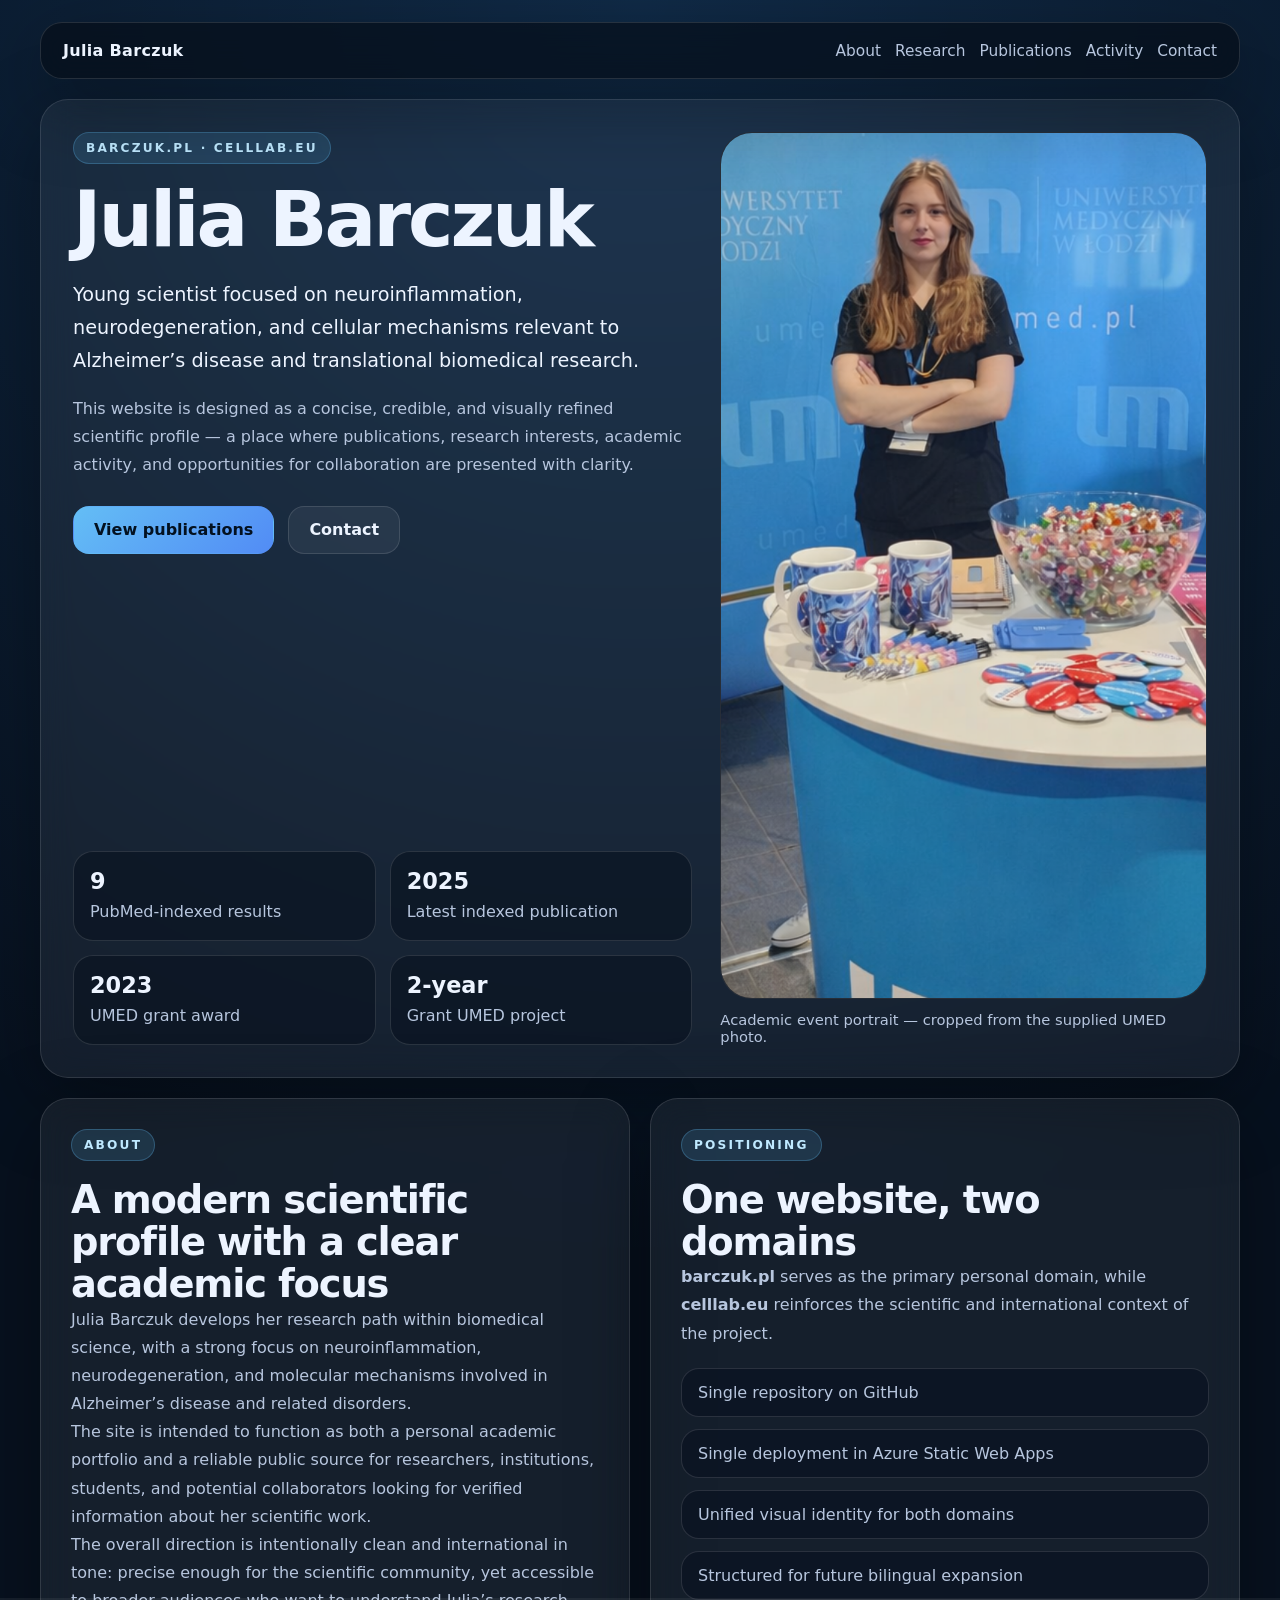
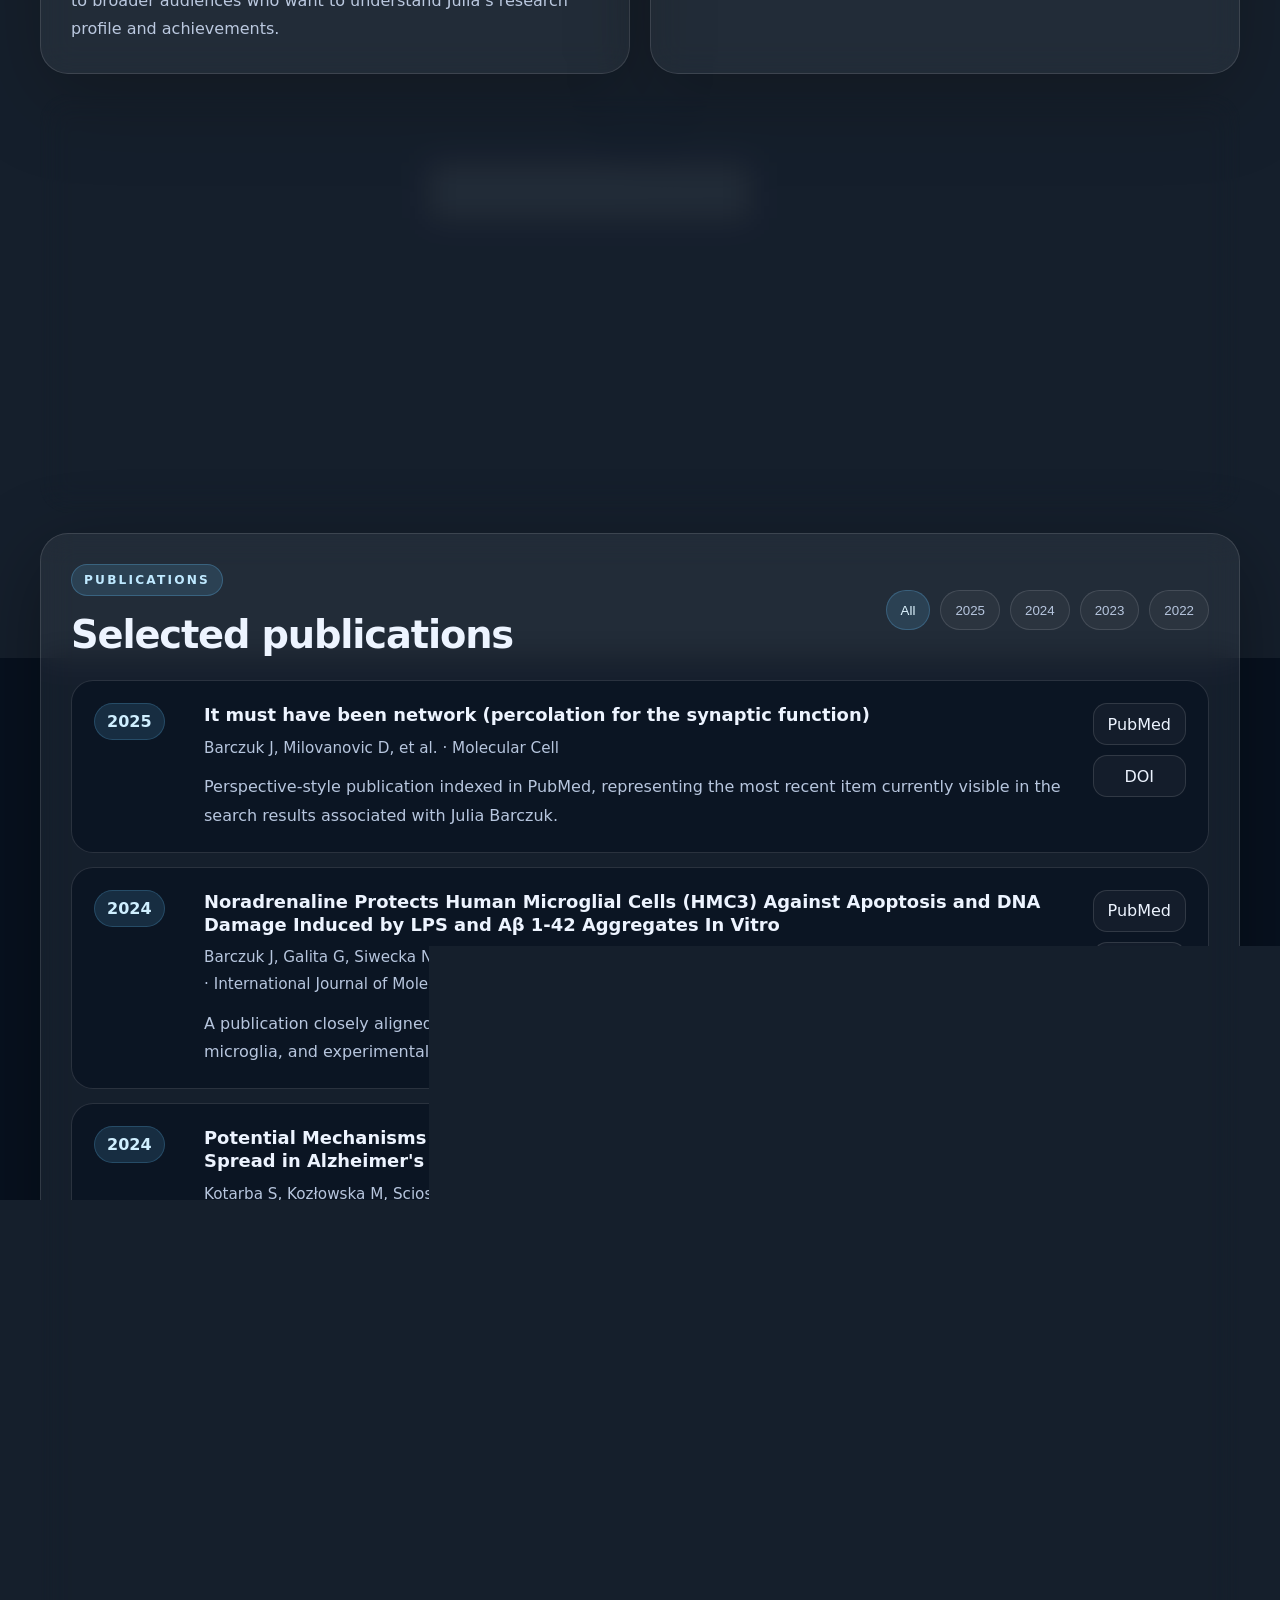
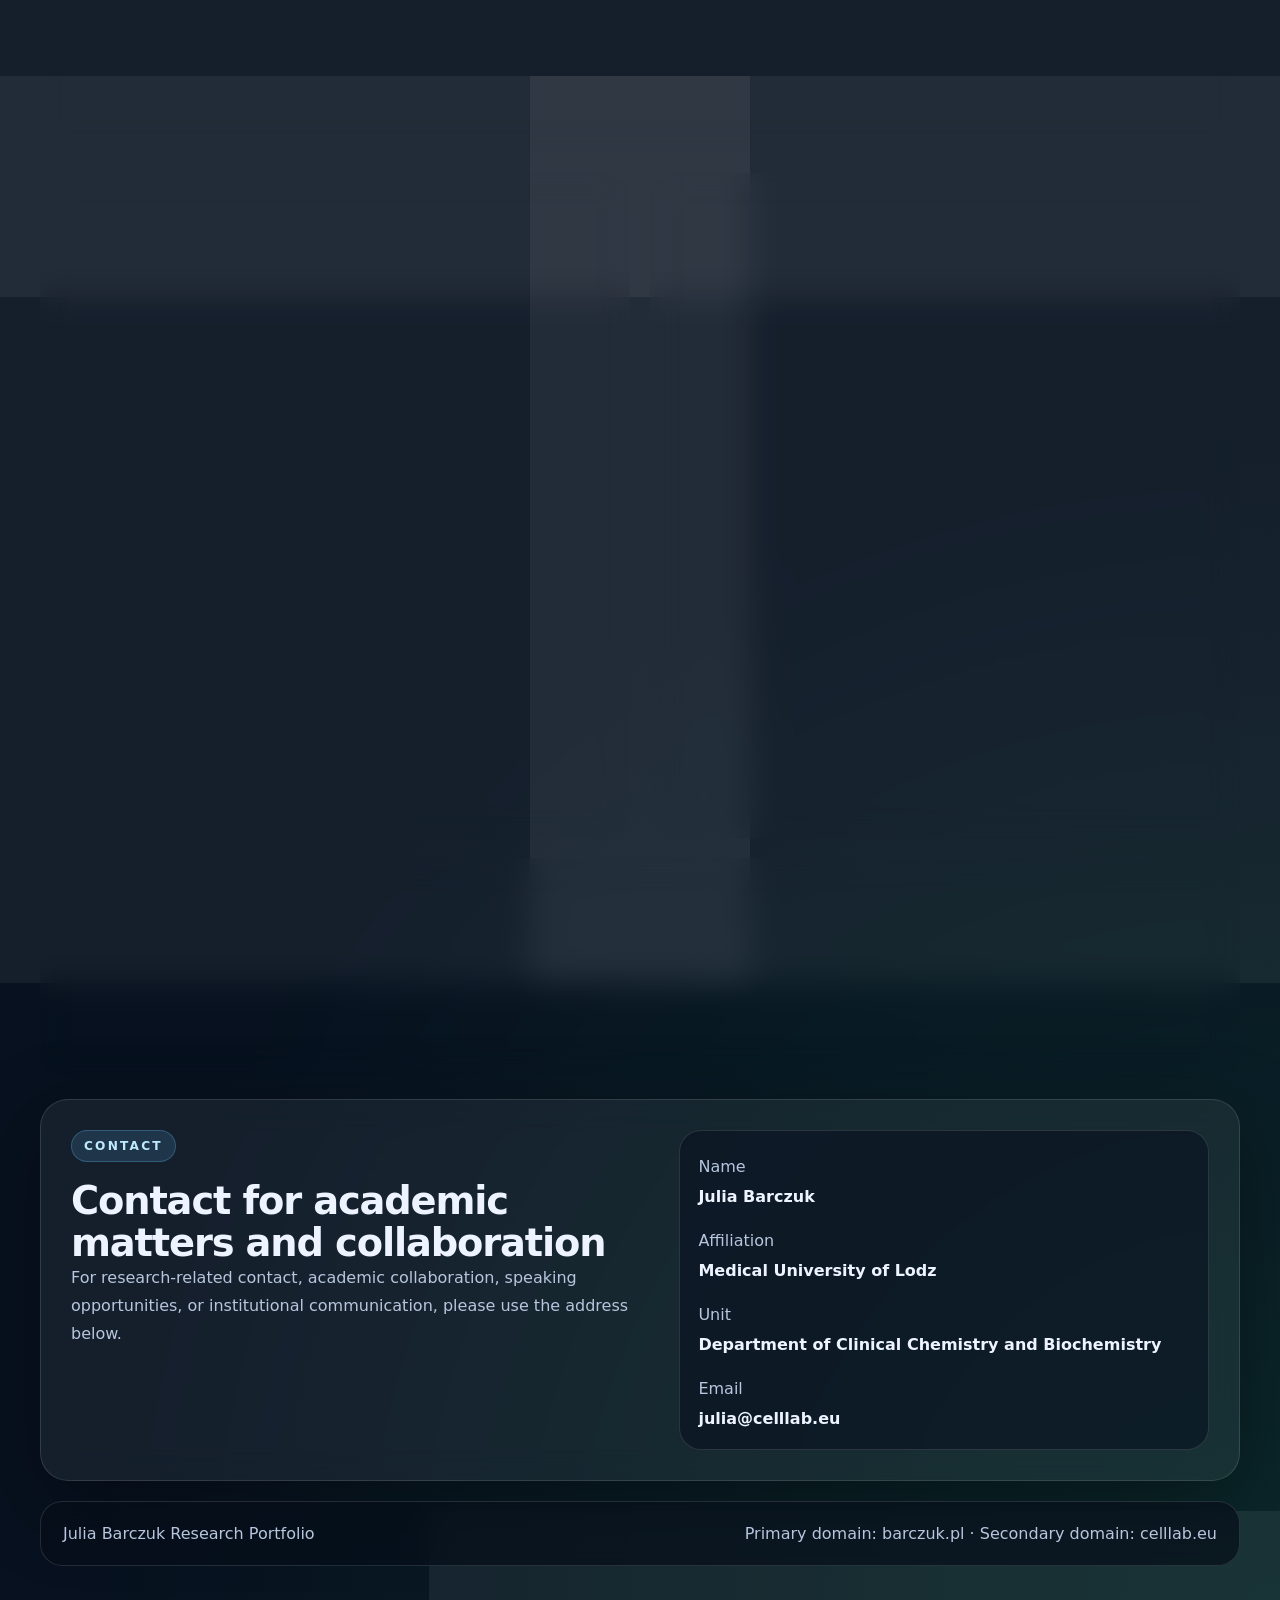
==== index.html @ b6d8a7f6 "Add files via upload" ====
<!doctype html>
<html lang="en">
  <head>
    <meta charset="UTF-8" />
    <meta name="viewport" content="width=device-width, initial-scale=1.0" />
    <title>Julia Barczuk | Research Portfolio</title>
    <meta
      name="description"
      content="Official research portfolio of Julia Barczuk — publications, research interests, grant activity, academic engagement, and contact information."
    />
    <meta property="og:title" content="Julia Barczuk | Research Portfolio" />
    <meta
      property="og:description"
      content="A modern scientific profile presenting publications, research themes, academic activity, and collaboration opportunities."
    />
    <meta property="og:type" content="website" />
    <meta property="og:image" content="assets/julia-hero.png" />
    <meta name="theme-color" content="#07111f" />
    <link rel="icon" href="assets/julia-focus.png" />
    <link rel="stylesheet" href="styles.css" />
  </head>
  <body>
    <div class="page-shell">
      <header class="site-header">
        <a class="brand" href="#top">Julia Barczuk</a>
        <nav class="nav">
          <a href="#about">About</a>
          <a href="#research">Research</a>
          <a href="#publications">Publications</a>
          <a href="#activity">Activity</a>
          <a href="#contact">Contact</a>
        </nav>
      </header>

      <main id="top">
        <section class="hero section-card">
          <div class="hero-copy">
            <div class="eyebrow">barczuk.pl · celllab.eu</div>
            <h1>Julia Barczuk</h1>
            <p class="hero-lead">
              Young scientist focused on neuroinflammation, neurodegeneration, and cellular mechanisms relevant to Alzheimer’s disease and translational biomedical research.
            </p>
            <p class="hero-text">
              This website is designed as a concise, credible, and visually refined scientific profile — a place where publications, research interests, academic activity, and opportunities for collaboration are presented with clarity.
            </p>
            <div class="hero-actions">
              <a class="button button-primary" href="#publications">View publications</a>
              <a class="button button-secondary" href="#contact">Contact</a>
            </div>
            <div class="stats-grid" aria-label="Key metrics">
              <article>
                <strong>9</strong>
                <span>PubMed-indexed results</span>
              </article>
              <article>
                <strong>2025</strong>
                <span>Latest indexed publication</span>
              </article>
              <article>
                <strong>2023</strong>
                <span>UMED grant award</span>
              </article>
              <article>
                <strong>2-year</strong>
                <span>Grant UMED project</span>
              </article>
            </div>
          </div>
          <div class="hero-media">
            <div class="hero-frame">
              <img src="assets/julia-hero.png" alt="Julia Barczuk at a UMED event booth" />
            </div>
            <div class="media-note">
              Academic event portrait — cropped from the supplied UMED photo.
            </div>
          </div>
        </section>

        <section id="about" class="content-grid">
          <article class="section-card text-card">
            <div class="eyebrow">About</div>
            <h2>A modern scientific profile with a clear academic focus</h2>
            <p>
              Julia Barczuk develops her research path within biomedical science, with a strong focus on neuroinflammation, neurodegeneration, and molecular mechanisms involved in Alzheimer’s disease and related disorders.
            </p>
            <p>
              The site is intended to function as both a personal academic portfolio and a reliable public source for researchers, institutions, students, and potential collaborators looking for verified information about her scientific work.
            </p>
            <p>
              The overall direction is intentionally clean and international in tone: precise enough for the scientific community, yet accessible to broader audiences who want to understand Julia’s research profile and achievements.
            </p>
          </article>

          <article class="section-card quote-card">
            <div class="eyebrow">Positioning</div>
            <h2>One website, two domains</h2>
            <p>
              <strong>barczuk.pl</strong> serves as the primary personal domain, while <strong>celllab.eu</strong> reinforces the scientific and international context of the project.
            </p>
            <ul class="clean-list">
              <li>Single repository on GitHub</li>
              <li>Single deployment in Azure Static Web Apps</li>
              <li>Unified visual identity for both domains</li>
              <li>Structured for future bilingual expansion</li>
            </ul>
          </article>
        </section>

        <section id="research" class="section-card">
          <div class="section-header">
            <div>
              <div class="eyebrow">Research themes</div>
              <h2>Key scientific areas</h2>
            </div>
            <p>
              The research framing below is written to be strong and professional without overstating claims. It can be refined further once additional institutional or project descriptions are available.
            </p>
          </div>
          <div class="feature-grid">
            <article class="feature-box">
              <h3>Neuroinflammation</h3>
              <p>
                Work centered on inflammatory mechanisms in the nervous system, with particular attention to microglial activation and inflammatory phenotype modulation.
              </p>
            </article>
            <article class="feature-box">
              <h3>Neurodegeneration</h3>
              <p>
                Research connected to Alzheimer’s disease and broader neurodegenerative pathology, linking molecular events with disease progression and therapeutic relevance.
              </p>
            </article>
            <article class="feature-box">
              <h3>Cell and laboratory research</h3>
              <p>
                In vitro and molecular approaches supporting mechanistic biomedical research, including experimental models relevant to cellular stress, apoptosis, and signaling pathways.
              </p>
            </article>
          </div>
        </section>

        <section id="publications" class="section-card">
          <div class="section-header publications-header">
            <div>
              <div class="eyebrow">Publications</div>
              <h2>Selected publications</h2>
            </div>
            <div class="filter-group" aria-label="Publication filter">
              <button class="filter-button is-active" data-filter="all">All</button>
              <button class="filter-button" data-filter="2025">2025</button>
              <button class="filter-button" data-filter="2024">2024</button>
              <button class="filter-button" data-filter="2023">2023</button>
              <button class="filter-button" data-filter="2022">2022</button>
            </div>
          </div>

          <div class="publication-list">
            <article class="publication-card" data-year="2025">
              <div class="publication-year">2025</div>
              <div class="publication-body">
                <h3>It must have been network (percolation for the synaptic function)</h3>
                <p class="publication-meta">Barczuk J, Milovanovic D, et al. · Molecular Cell</p>
                <p>
                  Perspective-style publication indexed in PubMed, representing the most recent item currently visible in the search results associated with Julia Barczuk.
                </p>
              </div>
              <div class="publication-links">
                <a href="https://pubmed.ncbi.nlm.nih.gov/40912242/" target="_blank" rel="noreferrer">PubMed</a>
                <a href="https://doi.org/10.1016/j.molcel.2025.08.013" target="_blank" rel="noreferrer">DOI</a>
              </div>
            </article>

            <article class="publication-card" data-year="2024">
              <div class="publication-year">2024</div>
              <div class="publication-body">
                <h3>Noradrenaline Protects Human Microglial Cells (HMC3) Against Apoptosis and DNA Damage Induced by LPS and Aβ 1-42 Aggregates In Vitro</h3>
                <p class="publication-meta">Barczuk J, Galita G, Siwecka N, Golberg M, Saramowicz K, Granek Z, Wiese W, Majsterek I, Rozpędek-Kamińska W · International Journal of Molecular Sciences</p>
                <p>
                  A publication closely aligned with Julia Barczuk’s core research direction, combining neuroinflammation, microglia, and experimental in vitro investigation.
                </p>
              </div>
              <div class="publication-links">
                <a href="https://pubmed.ncbi.nlm.nih.gov/39518952/" target="_blank" rel="noreferrer">PubMed</a>
                <a href="https://doi.org/10.3390/ijms252111399" target="_blank" rel="noreferrer">DOI</a>
              </div>
            </article>

            <article class="publication-card" data-year="2024">
              <div class="publication-year">2024</div>
              <div class="publication-body">
                <h3>Potential Mechanisms of Tunneling Nanotube Formation and Their Role in Pathology Spread in Alzheimer's Disease and Other Proteinopathies</h3>
                <p class="publication-meta">Kotarba S, Kozłowska M, Scios M, Saramowicz K, Barczuk J, et al. · International Journal of Molecular Sciences</p>
                <p>
                  Review-oriented work linking neurodegenerative disease mechanisms with intercellular communication pathways relevant to pathology propagation.
                </p>
              </div>
              <div class="publication-links">
                <a href="https://pubmed.ncbi.nlm.nih.gov/39409126/" target="_blank" rel="noreferrer">PubMed</a>
                <a href="https://doi.org/10.3390/ijms251910797" target="_blank" rel="noreferrer">DOI</a>
              </div>
            </article>

            <article class="publication-card" data-year="2023">
              <div class="publication-year">2023</div>
              <div class="publication-body">
                <h3>PI3K/Akt/mTOR Signaling Pathway in Blood Malignancies — New Therapeutic Possibilities</h3>
                <p class="publication-meta">Wiese W, Barczuk J, Racinska O, Siwecka N, Rozpedek-Kaminska W, et al. · Cancers</p>
                <p>
                  Review article showing broader engagement with signaling pathways and translational biomedical topics beyond neurodegeneration alone.
                </p>
              </div>
              <div class="publication-links">
                <a href="https://pubmed.ncbi.nlm.nih.gov/37958470/" target="_blank" rel="noreferrer">PubMed</a>
                <a href="https://doi.org/10.3390/cancers15215297" target="_blank" rel="noreferrer">DOI</a>
              </div>
            </article>

            <article class="publication-card" data-year="2022">
              <div class="publication-year">2022</div>
              <div class="publication-body">
                <h3>Targeting NLRP3-Mediated Neuroinflammation in Alzheimer's Disease Treatment</h3>
                <p class="publication-meta">Barczuk J, Siwecka N, Lusa W, Rozpędek-Kamińska W, Kucharska E, Majsterek I · International Journal of Molecular Sciences</p>
                <p>
                  An important earlier publication that clearly anchors Julia Barczuk’s profile in Alzheimer’s disease and inflammation-related therapeutic perspectives.
                </p>
              </div>
              <div class="publication-links">
                <a href="https://pubmed.ncbi.nlm.nih.gov/36012243/" target="_blank" rel="noreferrer">PubMed</a>
                <a href="https://doi.org/10.3390/ijms23168979" target="_blank" rel="noreferrer">DOI</a>
              </div>
            </article>
          </div>
        </section>

        <section id="activity" class="content-grid activity-grid">
          <article class="section-card image-card">
            <img src="assets/julia-activity.png" alt="Julia Barczuk at a Medical University of Lodz event booth" />
          </article>
          <article class="section-card text-card">
            <div class="eyebrow">Academic activity</div>
            <h2>The UMED event photo works well here</h2>
            <p>
              Since you like the UMED booth, the supplied image is used prominently in the academic activity section. It shows visibility, institutional presence, and engagement beyond the publication list.
            </p>
            <p>
              This section is an ideal place for future additions such as conference participation, science communication, poster sessions, oral presentations, and involvement in university initiatives.
            </p>
            <div class="mini-grid">
              <article>
                <strong>Grant UMED 2023</strong>
                <span>Noradrenaline’s impact on microglial activation and inflammatory phenotype in Alzheimer’s Disease</span>
              </article>
              <article>
                <strong>Institution</strong>
                <span>Medical University of Lodz · Department of Clinical Chemistry and Biochemistry</span>
              </article>
            </div>
          </article>
        </section>

        <section class="section-card profiles-card">
          <div class="section-header">
            <div>
              <div class="eyebrow">Profiles and visibility</div>
              <h2>Scientific links</h2>
            </div>
            <p>
              These links turn the page into a practical academic hub rather than only a presentation page.
            </p>
          </div>
          <div class="link-grid">
            <a href="https://orcid.org/0000-0003-4708-9164" target="_blank" rel="noreferrer">ORCID</a>
            <a href="https://www.researchgate.net/profile/Julia-Barczuk-2" target="_blank" rel="noreferrer">ResearchGate</a>
            <a href="https://pubmed.ncbi.nlm.nih.gov/?term=Barczuk+J&cauthor_id=40912242" target="_blank" rel="noreferrer">PubMed</a>
            <a href="https://stn.umed.pl/granty-umedu/edycja-2023/" target="_blank" rel="noreferrer">Grant UMED 2023</a>
          </div>
        </section>

        <section id="contact" class="section-card contact-card">
          <div>
            <div class="eyebrow">Contact</div>
            <h2>Contact for academic matters and collaboration</h2>
            <p>
              For research-related contact, academic collaboration, speaking opportunities, or institutional communication, please use the address below.
            </p>
          </div>
          <div class="contact-box">
            <div>
              <span>Name</span>
              <strong>Julia Barczuk</strong>
            </div>
            <div>
              <span>Affiliation</span>
              <strong>Medical University of Lodz</strong>
            </div>
            <div>
              <span>Unit</span>
              <strong>Department of Clinical Chemistry and Biochemistry</strong>
            </div>
            <div>
              <span>Email</span>
              <strong><a href="mailto:julia@celllab.eu">julia@celllab.eu</a></strong>
            </div>
          </div>
        </section>
      </main>

      <footer class="site-footer">
        <p>Julia Barczuk Research Portfolio</p>
        <p>Primary domain: barczuk.pl · Secondary domain: celllab.eu</p>
      </footer>
    </div>

    <script src="script.js"></script>
  </body>
</html>
---- styles.css ----
:root {
  --bg: #07111f;
  --panel: rgba(255, 255, 255, 0.06);
  --panel-strong: rgba(7, 17, 31, 0.78);
  --line: rgba(255, 255, 255, 0.12);
  --text: #edf4ff;
  --muted: #b7c6de;
  --accent: #66c6ff;
  --accent-soft: rgba(102, 198, 255, 0.14);
  --shadow: 0 24px 80px rgba(0, 0, 0, 0.35);
  --radius: 28px;
}

* {
  box-sizing: border-box;
}

html {
  scroll-behavior: smooth;
}

body {
  margin: 0;
  font-family: Inter, ui-sans-serif, system-ui, -apple-system, BlinkMacSystemFont, "Segoe UI", sans-serif;
  background:
    radial-gradient(circle at top, rgba(57, 159, 255, 0.18), transparent 26%),
    radial-gradient(circle at right bottom, rgba(38, 208, 124, 0.12), transparent 24%),
    var(--bg);
  color: var(--text);
}

img {
  display: block;
  max-width: 100%;
}

 a {
  color: inherit;
  text-decoration: none;
}

.page-shell {
  width: min(1200px, calc(100% - 32px));
  margin: 0 auto;
  padding: 22px 0 48px;
}

.site-header,
.section-card,
.site-footer {
  backdrop-filter: blur(16px);
}

.site-header {
  position: sticky;
  top: 12px;
  z-index: 30;
  display: flex;
  justify-content: space-between;
  align-items: center;
  gap: 24px;
  padding: 18px 22px;
  margin-bottom: 20px;
  background: rgba(6, 14, 26, 0.72);
  border: 1px solid var(--line);
  border-radius: 22px;
  box-shadow: var(--shadow);
}

.brand {
  font-weight: 700;
  letter-spacing: 0.02em;
}

.nav {
  display: flex;
  flex-wrap: wrap;
  gap: 14px;
}

.nav a {
  color: var(--muted);
  font-size: 0.96rem;
}

.nav a:hover,
.nav a:focus-visible {
  color: var(--text);
}

main {
  display: grid;
  gap: 20px;
}

.section-card {
  background: var(--panel);
  border: 1px solid var(--line);
  border-radius: var(--radius);
  box-shadow: var(--shadow);
}

.hero {
  display: grid;
  grid-template-columns: 1.12fr 0.88fr;
  gap: 28px;
  padding: 32px;
  min-height: 680px;
}

.hero-copy {
  display: flex;
  flex-direction: column;
}

.eyebrow {
  display: inline-flex;
  align-items: center;
  width: fit-content;
  padding: 8px 12px;
  margin-bottom: 18px;
  border-radius: 999px;
  border: 1px solid rgba(102, 198, 255, 0.26);
  background: var(--accent-soft);
  color: #bfe9ff;
  font-size: 0.76rem;
  font-weight: 700;
  letter-spacing: 0.18em;
  text-transform: uppercase;
}

h1,
h2,
h3,
p {
  margin: 0;
}

h1 {
  font-size: clamp(3rem, 6vw, 5.4rem);
  line-height: 0.98;
  letter-spacing: -0.04em;
}

h2 {
  font-size: clamp(1.7rem, 3vw, 2.6rem);
  line-height: 1.1;
  letter-spacing: -0.03em;
}

h3 {
  font-size: 1.12rem;
  line-height: 1.3;
}

.hero-lead {
  margin-top: 22px;
  font-size: 1.2rem;
  line-height: 1.7;
  color: var(--text);
  max-width: 62ch;
}

.hero-text,
.section-header p,
.text-card p,
.quote-card p,
.feature-box p,
.publication-body p,
.contact-card p {
  color: var(--muted);
  line-height: 1.76;
}

.hero-text {
  margin-top: 18px;
  max-width: 60ch;
}

.hero-actions {
  display: flex;
  flex-wrap: wrap;
  gap: 14px;
  margin-top: 26px;
}

.button {
  display: inline-flex;
  align-items: center;
  justify-content: center;
  min-height: 48px;
  padding: 0 20px;
  border-radius: 16px;
  border: 1px solid transparent;
  font-weight: 600;
}

.button-primary {
  background: linear-gradient(135deg, rgba(104, 198, 255, 0.95), rgba(85, 145, 255, 0.95));
  color: #031120;
}

.button-secondary {
  background: rgba(255, 255, 255, 0.06);
  border-color: var(--line);
}

.stats-grid {
  display: grid;
  grid-template-columns: repeat(2, minmax(0, 1fr));
  gap: 14px;
  margin-top: auto;
  padding-top: 26px;
}

.stats-grid article,
.mini-grid article {
  padding: 16px;
  border-radius: 20px;
  background: rgba(7, 17, 31, 0.6);
  border: 1px solid var(--line);
}

.stats-grid strong,
.mini-grid strong {
  display: block;
  font-size: 1.4rem;
}

.stats-grid span,
.mini-grid span,
.contact-box span,
.publication-meta,
.media-note {
  color: var(--muted);
}

.stats-grid span,
.mini-grid span,
.contact-box span {
  display: block;
  margin-top: 6px;
  line-height: 1.5;
}

.hero-media {
  display: flex;
  flex-direction: column;
  justify-content: center;
}

.hero-frame {
  overflow: hidden;
  border-radius: 32px;
  border: 1px solid rgba(255, 255, 255, 0.12);
  background: rgba(8, 14, 26, 0.88);
}

.hero-frame img {
  width: 100%;
  height: 100%;
  object-fit: cover;
  min-height: 600px;
}

.media-note {
  margin-top: 12px;
  font-size: 0.92rem;
}

.content-grid,
.activity-grid {
  display: grid;
  grid-template-columns: repeat(2, minmax(0, 1fr));
  gap: 20px;
}

.text-card,
.quote-card,
.image-card,
.contact-card,
.profiles-card,
#research,
#publications {
  padding: 30px;
}

.clean-list {
  list-style: none;
  padding: 0;
  margin: 20px 0 0;
  display: grid;
  gap: 12px;
}

.clean-list li {
  padding: 14px 16px;
  border-radius: 18px;
  background: rgba(7, 17, 31, 0.58);
  border: 1px solid var(--line);
  color: var(--muted);
}

.section-header {
  display: flex;
  justify-content: space-between;
  gap: 22px;
  align-items: end;
  margin-bottom: 24px;
}

.section-header p {
  max-width: 48ch;
}

.feature-grid,
.link-grid,
.mini-grid {
  display: grid;
  gap: 16px;
}

.feature-grid {
  grid-template-columns: repeat(3, minmax(0, 1fr));
}

.feature-box {
  padding: 22px;
  border-radius: 22px;
  background: rgba(7, 17, 31, 0.62);
  border: 1px solid var(--line);
}

.feature-box p {
  margin-top: 10px;
}

.publications-header {
  align-items: center;
}

.filter-group {
  display: flex;
  flex-wrap: wrap;
  gap: 10px;
}

.filter-button {
  min-height: 40px;
  padding: 0 14px;
  border-radius: 999px;
  border: 1px solid var(--line);
  background: rgba(255, 255, 255, 0.04);
  color: var(--muted);
  cursor: pointer;
}

.filter-button.is-active {
  background: var(--accent-soft);
  color: #dff5ff;
  border-color: rgba(102, 198, 255, 0.24);
}

.publication-list {
  display: grid;
  gap: 14px;
}

.publication-card {
  display: grid;
  grid-template-columns: 92px 1fr auto;
  gap: 18px;
  padding: 22px;
  border-radius: 22px;
  background: rgba(7, 17, 31, 0.62);
  border: 1px solid var(--line);
}

.publication-card.is-hidden {
  display: none;
}

.publication-year {
  width: fit-content;
  height: fit-content;
  padding: 8px 12px;
  border-radius: 999px;
  background: var(--accent-soft);
  border: 1px solid rgba(102, 198, 255, 0.2);
  color: #cfefff;
  font-weight: 700;
}

.publication-meta {
  margin-top: 8px;
  margin-bottom: 12px;
  font-size: 0.95rem;
}

.publication-links {
  display: flex;
  flex-direction: column;
  gap: 10px;
}

.publication-links a,
.link-grid a {
  display: inline-flex;
  align-items: center;
  justify-content: center;
  min-height: 42px;
  padding: 0 14px;
  border-radius: 14px;
  border: 1px solid var(--line);
  background: rgba(255, 255, 255, 0.04);
  color: var(--text);
}

.image-card {
  overflow: hidden;
  min-height: 420px;
}

.image-card img {
  width: 100%;
  height: 100%;
  object-fit: cover;
}

.link-grid {
  grid-template-columns: repeat(4, minmax(0, 1fr));
}

.contact-card {
  display: grid;
  grid-template-columns: 1fr 0.9fr;
  gap: 20px;
  align-items: start;
}

.contact-box {
  display: grid;
  gap: 14px;
  padding: 18px;
  border-radius: 22px;
  background: rgba(7, 17, 31, 0.58);
  border: 1px solid var(--line);
}

.contact-box strong {
  display: block;
  margin-top: 6px;
  line-height: 1.5;
}

.site-footer {
  display: flex;
  justify-content: space-between;
  gap: 16px;
  margin-top: 20px;
  padding: 22px;
  color: var(--muted);
  background: rgba(6, 14, 26, 0.72);
  border: 1px solid var(--line);
  border-radius: 22px;
}

@media (max-width: 1024px) {
  .hero,
  .content-grid,
  .activity-grid,
  .contact-card,
  .feature-grid,
  .link-grid {
    grid-template-columns: 1fr;
  }

  .publication-card {
    grid-template-columns: 1fr;
  }

  .publication-links {
    flex-direction: row;
    flex-wrap: wrap;
  }

  .section-header {
    flex-direction: column;
    align-items: start;
  }
}

@media (max-width: 760px) {
  .page-shell {
    width: min(100% - 18px, 1200px);
    padding-top: 10px;
  }

  .site-header,
  .hero,
  .text-card,
  .quote-card,
  .image-card,
  .contact-card,
  .profiles-card,
  #research,
  #publications,
  .site-footer {
    padding: 20px;
  }

  .site-header,
  .site-footer {
    flex-direction: column;
    align-items: start;
  }

  .nav {
    gap: 10px 12px;
  }

  .stats-grid {
    grid-template-columns: 1fr;
  }

  .hero-frame img {
    min-height: 420px;
  }
}
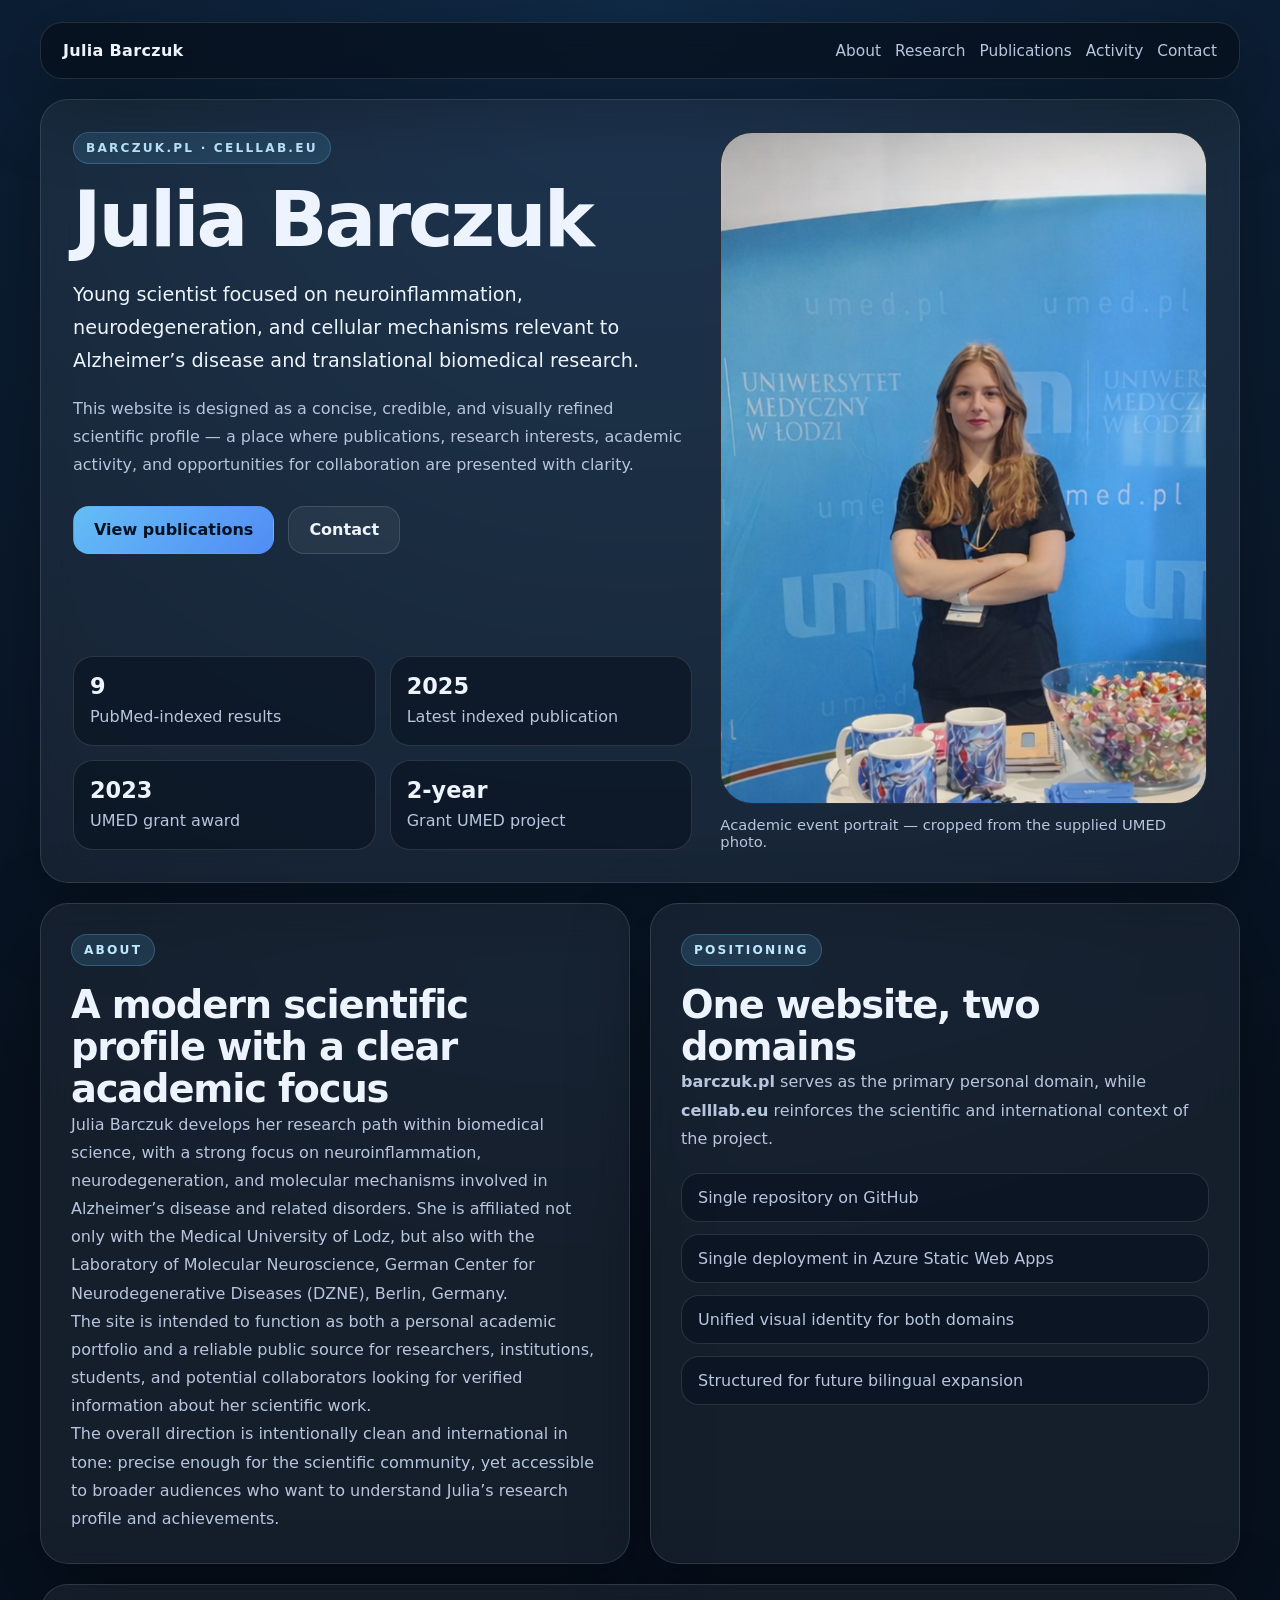
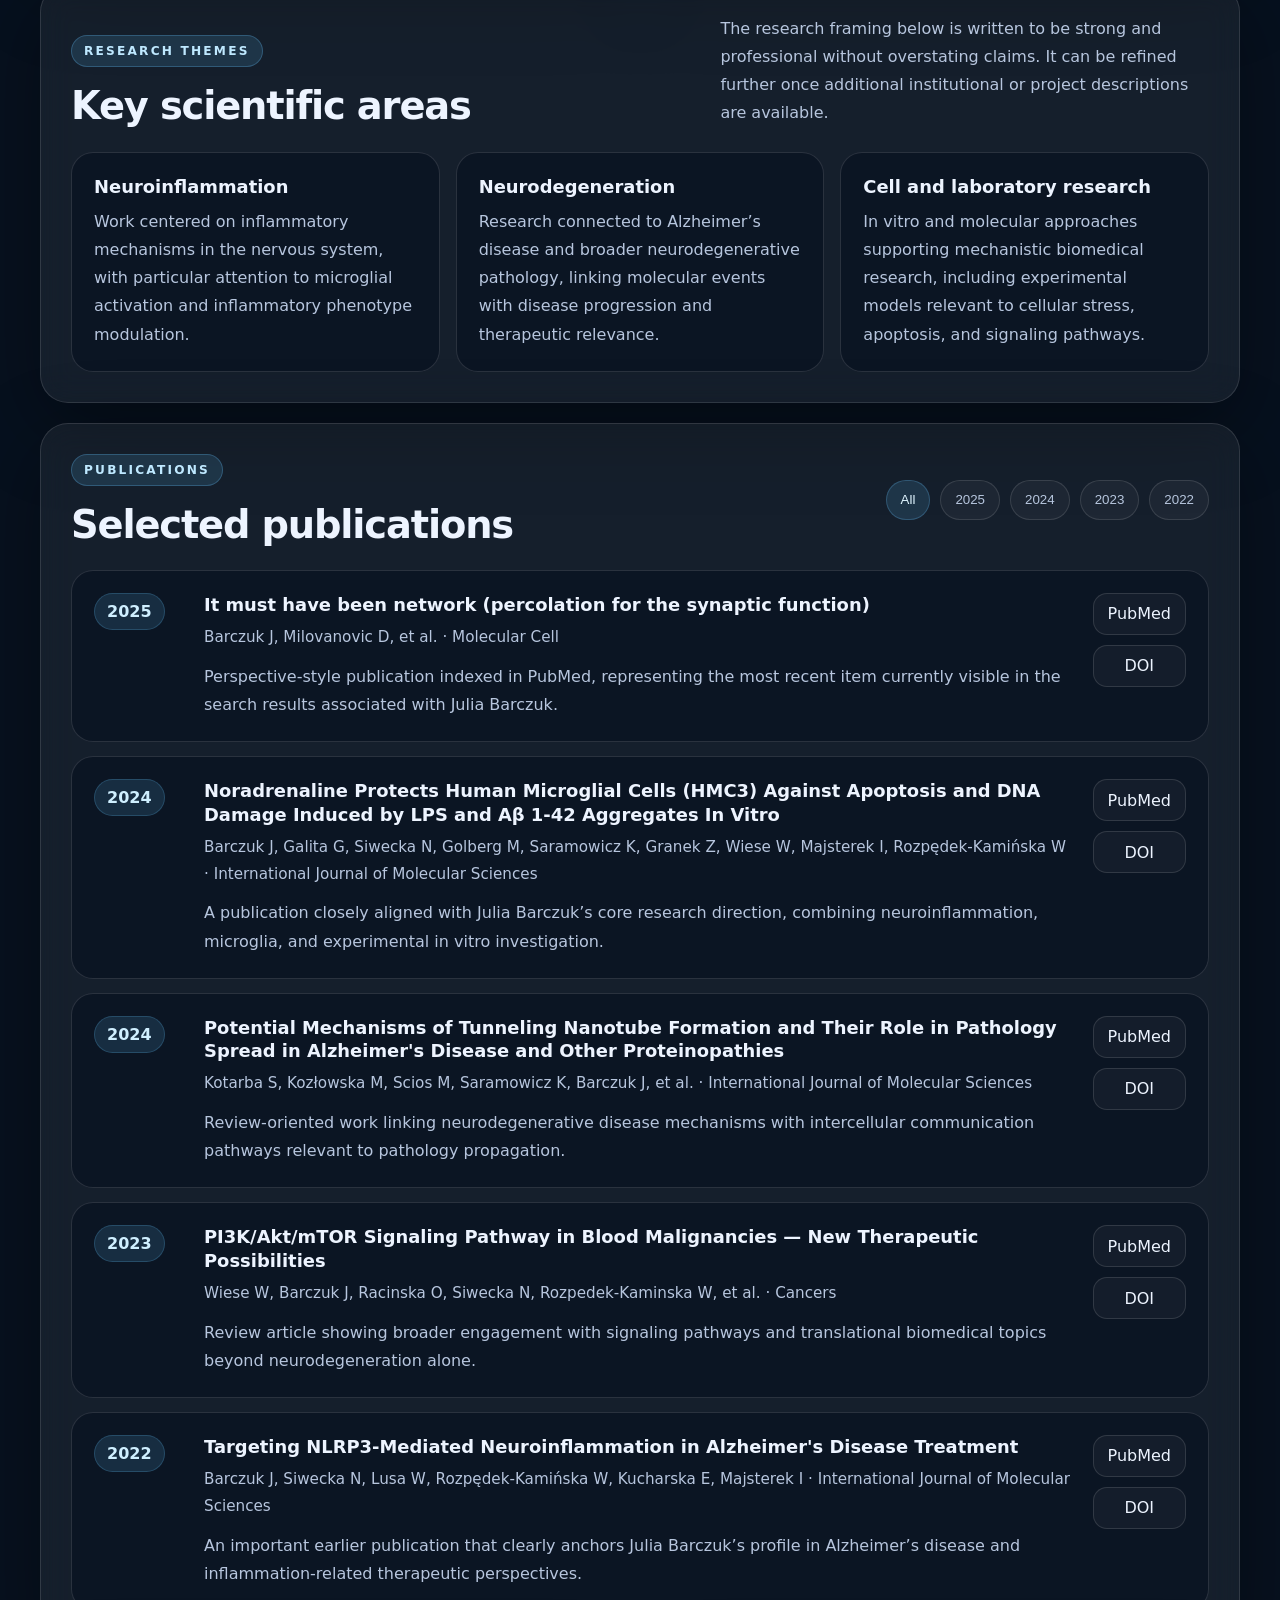
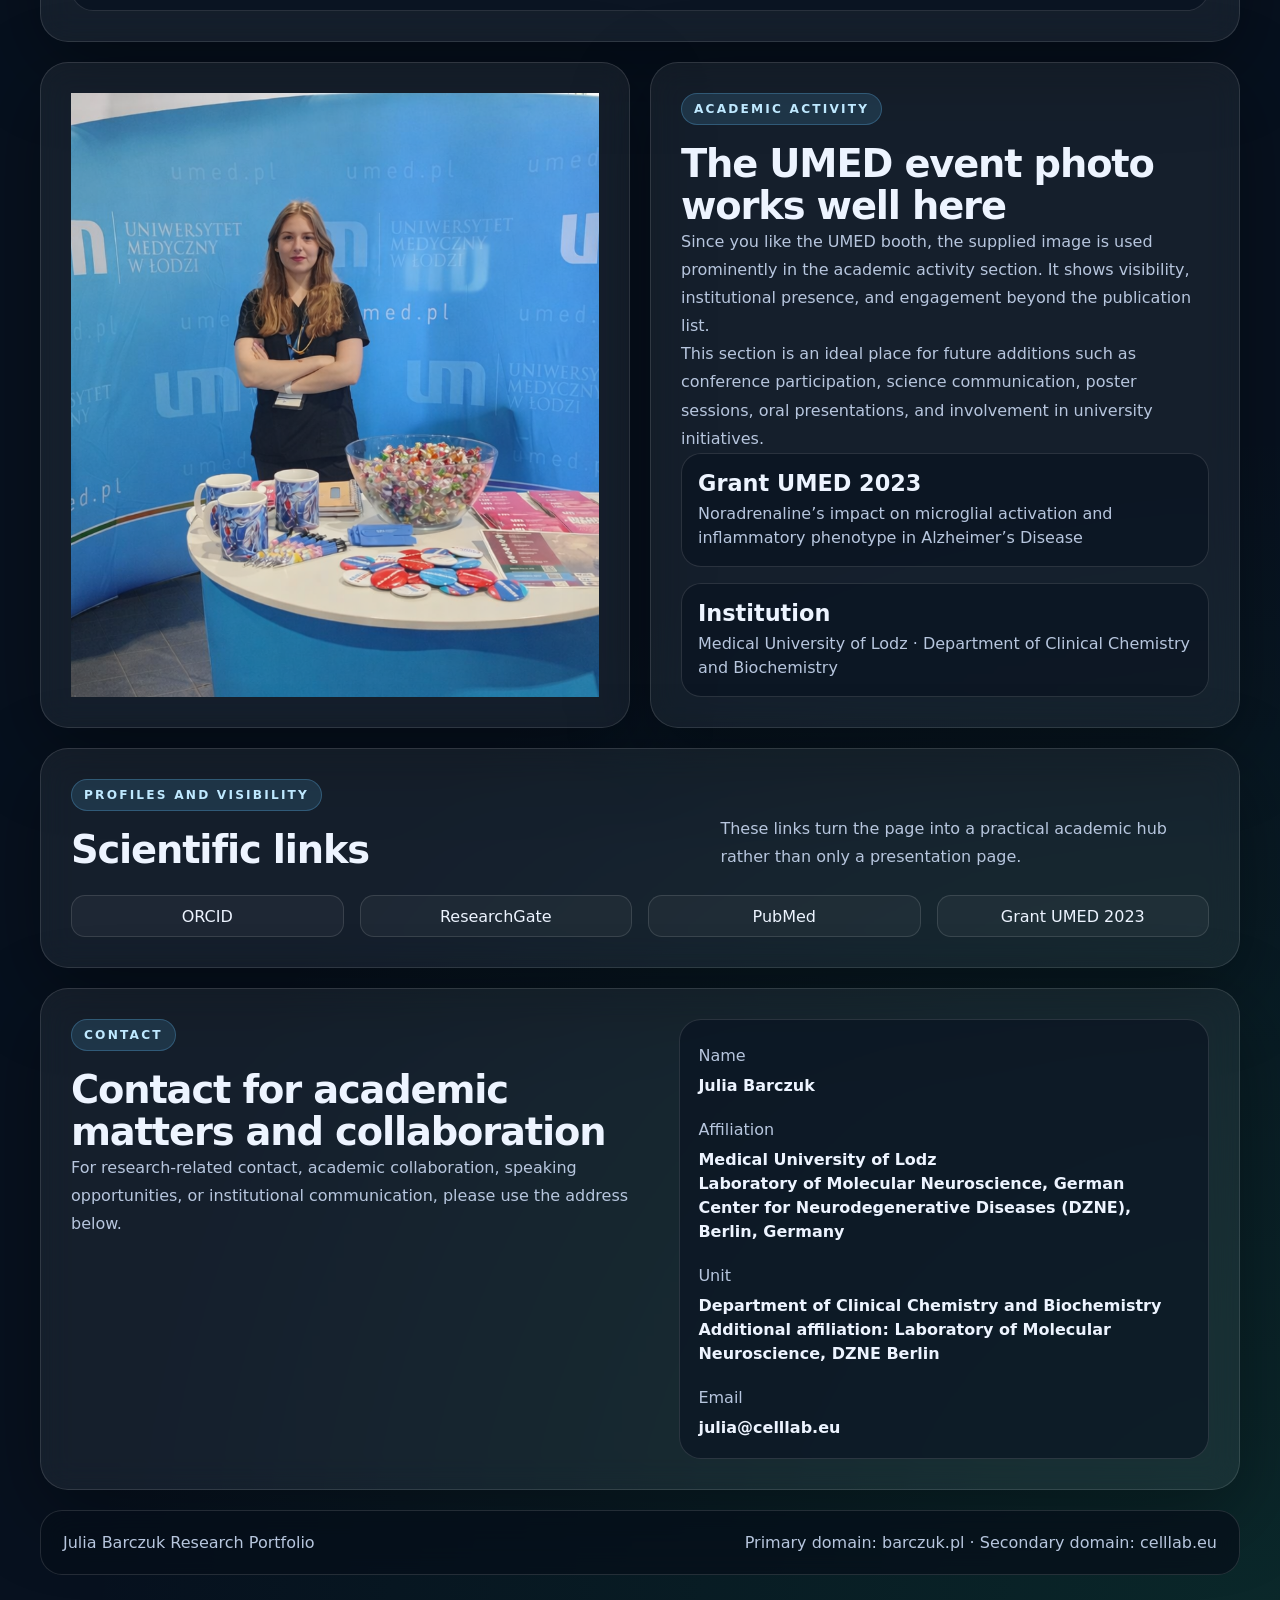
==== commit 391c9a66: "Add files via upload" ====
--- a/index.html
+++ b/index.html
@@ -81,7 +81,7 @@
             <div class="eyebrow">About</div>
             <h2>A modern scientific profile with a clear academic focus</h2>
             <p>
-              Julia Barczuk develops her research path within biomedical science, with a strong focus on neuroinflammation, neurodegeneration, and molecular mechanisms involved in Alzheimer’s disease and related disorders.
+              Julia Barczuk develops her research path within biomedical science, with a strong focus on neuroinflammation, neurodegeneration, and molecular mechanisms involved in Alzheimer’s disease and related disorders. She is affiliated not only with the Medical University of Lodz, but also with the Laboratory of Molecular Neuroscience, German Center for Neurodegenerative Diseases (DZNE), Berlin, Germany.
             </p>
             <p>
               The site is intended to function as both a personal academic portfolio and a reliable public source for researchers, institutions, students, and potential collaborators looking for verified information about her scientific work.
@@ -290,11 +290,11 @@
             </div>
             <div>
               <span>Affiliation</span>
-              <strong>Medical University of Lodz</strong>
+              <strong>Medical University of Lodz<br>Laboratory of Molecular Neuroscience, German Center for Neurodegenerative Diseases (DZNE), Berlin, Germany</strong>
             </div>
             <div>
               <span>Unit</span>
-              <strong>Department of Clinical Chemistry and Biochemistry</strong>
+              <strong>Department of Clinical Chemistry and Biochemistry<br>Additional affiliation: Laboratory of Molecular Neuroscience, DZNE Berlin</strong>
             </div>
             <div>
               <span>Email</span>
--- a/styles.css
+++ b/styles.css
@@ -105,7 +105,7 @@
   grid-template-columns: 1.12fr 0.88fr;
   gap: 28px;
   padding: 32px;
-  min-height: 680px;
+  min-height: 520px;
 }
 
 .hero-copy {
@@ -260,7 +260,7 @@
   width: 100%;
   height: 100%;
   object-fit: cover;
-  min-height: 600px;
+  min-height: 360px;
 }
 
 .media-note {
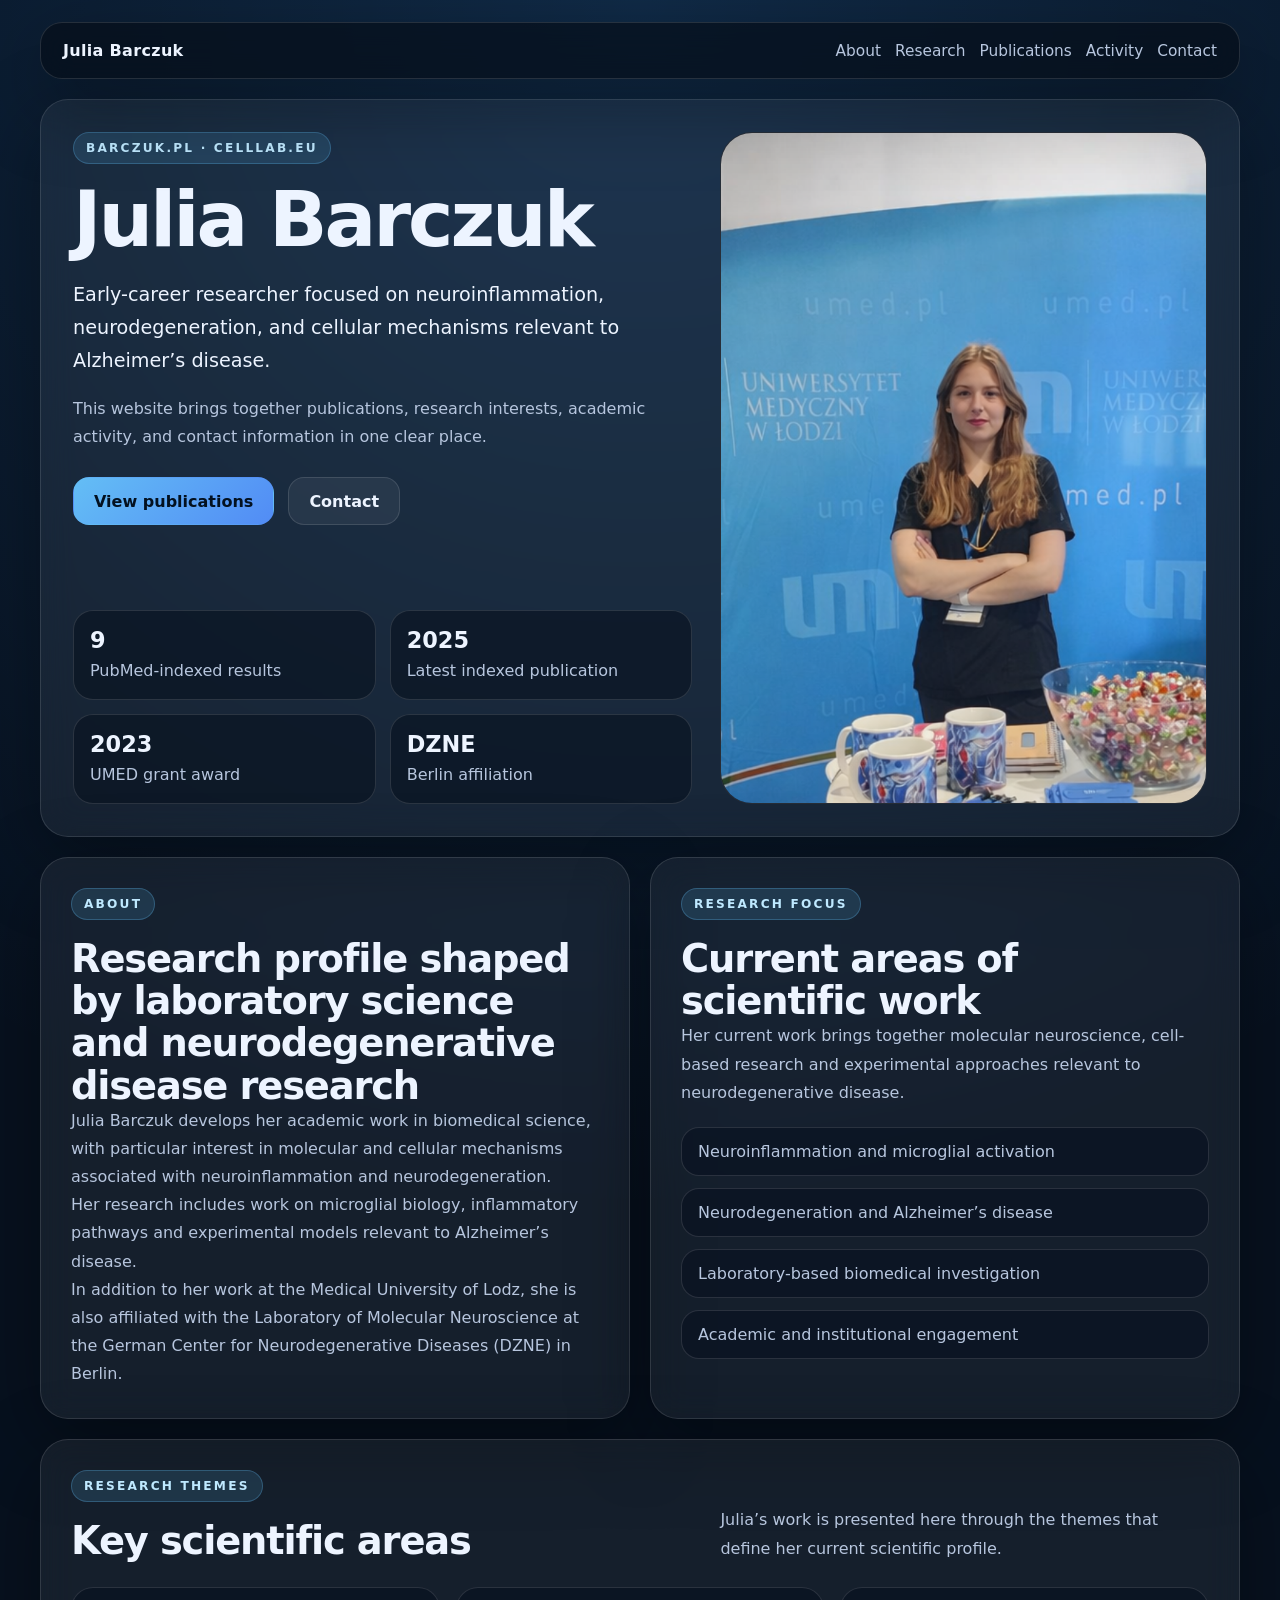
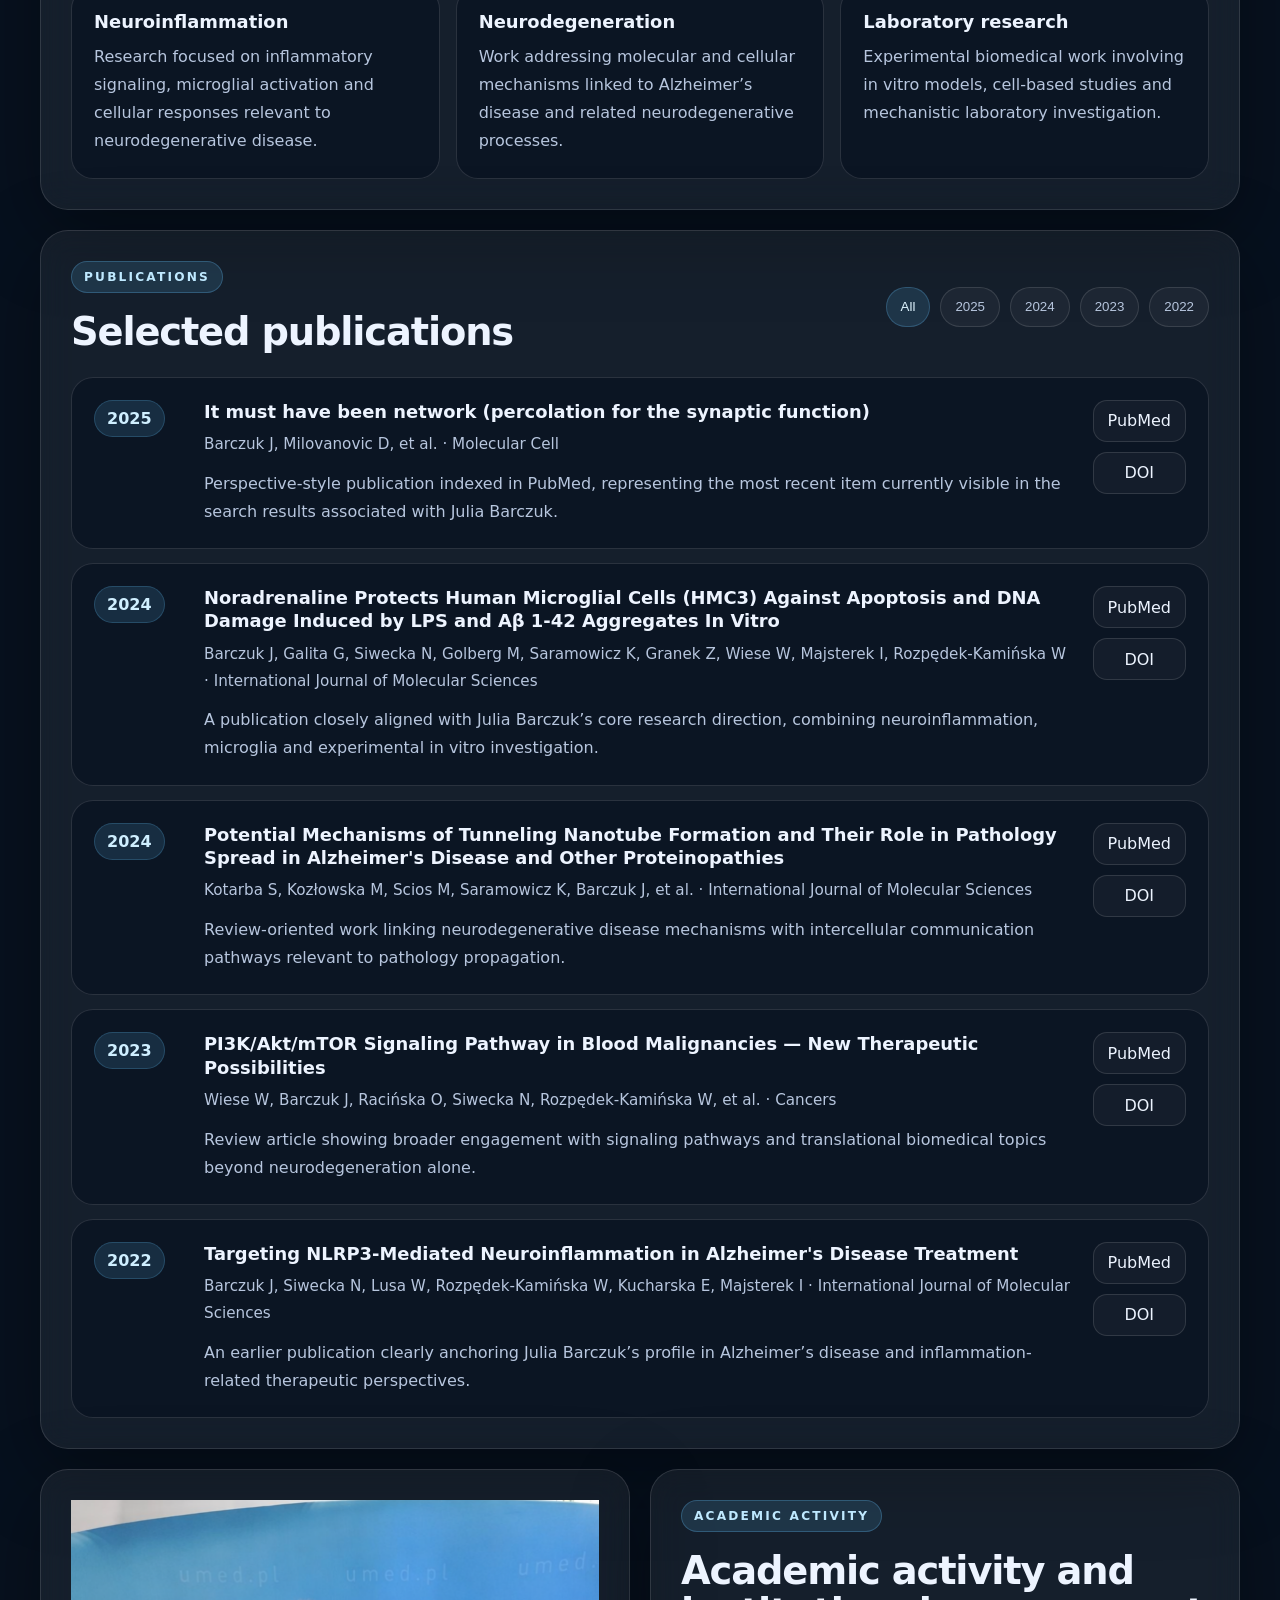
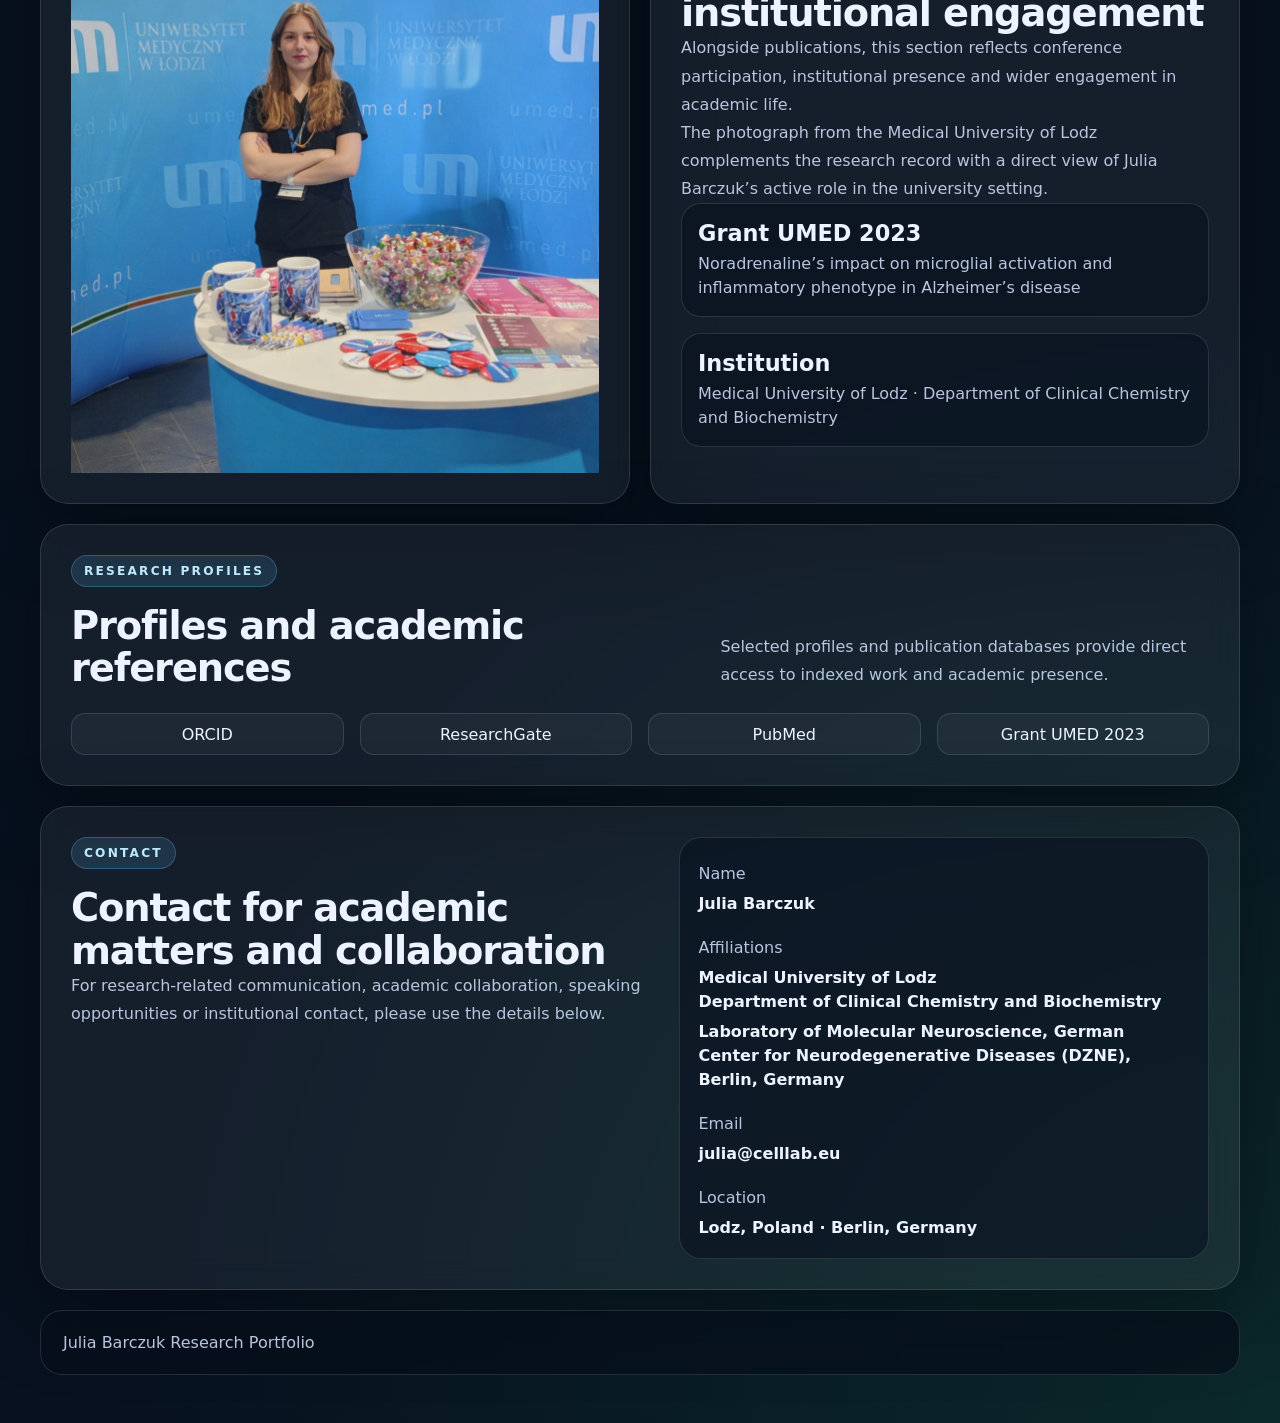
==== commit 56f4e883: "Add files via upload" ====
--- a/index.html
+++ b/index.html
@@ -11,7 +11,7 @@
     <meta property="og:title" content="Julia Barczuk | Research Portfolio" />
     <meta
       property="og:description"
-      content="A modern scientific profile presenting publications, research themes, academic activity, and collaboration opportunities."
+      content="Publications, research themes, academic activity, and contact information."
     />
     <meta property="og:type" content="website" />
     <meta property="og:image" content="assets/julia-hero.png" />
@@ -38,10 +38,10 @@
             <div class="eyebrow">barczuk.pl · celllab.eu</div>
             <h1>Julia Barczuk</h1>
             <p class="hero-lead">
-              Young scientist focused on neuroinflammation, neurodegeneration, and cellular mechanisms relevant to Alzheimer’s disease and translational biomedical research.
+              Early-career researcher focused on neuroinflammation, neurodegeneration, and cellular mechanisms relevant to Alzheimer’s disease.
             </p>
             <p class="hero-text">
-              This website is designed as a concise, credible, and visually refined scientific profile — a place where publications, research interests, academic activity, and opportunities for collaboration are presented with clarity.
+              This website brings together publications, research interests, academic activity, and contact information in one clear place.
             </p>
             <div class="hero-actions">
               <a class="button button-primary" href="#publications">View publications</a>
@@ -61,8 +61,8 @@
                 <span>UMED grant award</span>
               </article>
               <article>
-                <strong>2-year</strong>
-                <span>Grant UMED project</span>
+                <strong>DZNE</strong>
+                <span>Berlin affiliation</span>
               </article>
             </div>
           </div>
@@ -70,38 +70,35 @@
             <div class="hero-frame">
               <img src="assets/julia-hero.png" alt="Julia Barczuk at a UMED event booth" />
             </div>
-            <div class="media-note">
-              Academic event portrait — cropped from the supplied UMED photo.
-            </div>
           </div>
         </section>
 
         <section id="about" class="content-grid">
           <article class="section-card text-card">
             <div class="eyebrow">About</div>
-            <h2>A modern scientific profile with a clear academic focus</h2>
-            <p>
-              Julia Barczuk develops her research path within biomedical science, with a strong focus on neuroinflammation, neurodegeneration, and molecular mechanisms involved in Alzheimer’s disease and related disorders. She is affiliated not only with the Medical University of Lodz, but also with the Laboratory of Molecular Neuroscience, German Center for Neurodegenerative Diseases (DZNE), Berlin, Germany.
-            </p>
-            <p>
-              The site is intended to function as both a personal academic portfolio and a reliable public source for researchers, institutions, students, and potential collaborators looking for verified information about her scientific work.
-            </p>
-            <p>
-              The overall direction is intentionally clean and international in tone: precise enough for the scientific community, yet accessible to broader audiences who want to understand Julia’s research profile and achievements.
+            <h2>Research profile shaped by laboratory science and neurodegenerative disease research</h2>
+            <p>
+              Julia Barczuk develops her academic work in biomedical science, with particular interest in molecular and cellular mechanisms associated with neuroinflammation and neurodegeneration.
+            </p>
+            <p>
+              Her research includes work on microglial biology, inflammatory pathways and experimental models relevant to Alzheimer’s disease.
+            </p>
+            <p>
+              In addition to her work at the Medical University of Lodz, she is also affiliated with the Laboratory of Molecular Neuroscience at the German Center for Neurodegenerative Diseases (DZNE) in Berlin.
             </p>
           </article>
 
           <article class="section-card quote-card">
-            <div class="eyebrow">Positioning</div>
-            <h2>One website, two domains</h2>
-            <p>
-              <strong>barczuk.pl</strong> serves as the primary personal domain, while <strong>celllab.eu</strong> reinforces the scientific and international context of the project.
+            <div class="eyebrow">Research focus</div>
+            <h2>Current areas of scientific work</h2>
+            <p>
+              Her current work brings together molecular neuroscience, cell-based research and experimental approaches relevant to neurodegenerative disease.
             </p>
             <ul class="clean-list">
-              <li>Single repository on GitHub</li>
-              <li>Single deployment in Azure Static Web Apps</li>
-              <li>Unified visual identity for both domains</li>
-              <li>Structured for future bilingual expansion</li>
+              <li>Neuroinflammation and microglial activation</li>
+              <li>Neurodegeneration and Alzheimer’s disease</li>
+              <li>Laboratory-based biomedical investigation</li>
+              <li>Academic and institutional engagement</li>
             </ul>
           </article>
         </section>
@@ -113,26 +110,26 @@
               <h2>Key scientific areas</h2>
             </div>
             <p>
-              The research framing below is written to be strong and professional without overstating claims. It can be refined further once additional institutional or project descriptions are available.
+              Julia’s work is presented here through the themes that define her current scientific profile.
             </p>
           </div>
           <div class="feature-grid">
             <article class="feature-box">
               <h3>Neuroinflammation</h3>
               <p>
-                Work centered on inflammatory mechanisms in the nervous system, with particular attention to microglial activation and inflammatory phenotype modulation.
+                Research focused on inflammatory signaling, microglial activation and cellular responses relevant to neurodegenerative disease.
               </p>
             </article>
             <article class="feature-box">
               <h3>Neurodegeneration</h3>
               <p>
-                Research connected to Alzheimer’s disease and broader neurodegenerative pathology, linking molecular events with disease progression and therapeutic relevance.
+                Work addressing molecular and cellular mechanisms linked to Alzheimer’s disease and related neurodegenerative processes.
               </p>
             </article>
             <article class="feature-box">
-              <h3>Cell and laboratory research</h3>
+              <h3>Laboratory research</h3>
               <p>
-                In vitro and molecular approaches supporting mechanistic biomedical research, including experimental models relevant to cellular stress, apoptosis, and signaling pathways.
+                Experimental biomedical work involving in vitro models, cell-based studies and mechanistic laboratory investigation.
               </p>
             </article>
           </div>
@@ -175,7 +172,7 @@
                 <h3>Noradrenaline Protects Human Microglial Cells (HMC3) Against Apoptosis and DNA Damage Induced by LPS and Aβ 1-42 Aggregates In Vitro</h3>
                 <p class="publication-meta">Barczuk J, Galita G, Siwecka N, Golberg M, Saramowicz K, Granek Z, Wiese W, Majsterek I, Rozpędek-Kamińska W · International Journal of Molecular Sciences</p>
                 <p>
-                  A publication closely aligned with Julia Barczuk’s core research direction, combining neuroinflammation, microglia, and experimental in vitro investigation.
+                  A publication closely aligned with Julia Barczuk’s core research direction, combining neuroinflammation, microglia and experimental in vitro investigation.
                 </p>
               </div>
               <div class="publication-links">
@@ -203,7 +200,7 @@
               <div class="publication-year">2023</div>
               <div class="publication-body">
                 <h3>PI3K/Akt/mTOR Signaling Pathway in Blood Malignancies — New Therapeutic Possibilities</h3>
-                <p class="publication-meta">Wiese W, Barczuk J, Racinska O, Siwecka N, Rozpedek-Kaminska W, et al. · Cancers</p>
+                <p class="publication-meta">Wiese W, Barczuk J, Racińska O, Siwecka N, Rozpędek-Kamińska W, et al. · Cancers</p>
                 <p>
                   Review article showing broader engagement with signaling pathways and translational biomedical topics beyond neurodegeneration alone.
                 </p>
@@ -220,7 +217,7 @@
                 <h3>Targeting NLRP3-Mediated Neuroinflammation in Alzheimer's Disease Treatment</h3>
                 <p class="publication-meta">Barczuk J, Siwecka N, Lusa W, Rozpędek-Kamińska W, Kucharska E, Majsterek I · International Journal of Molecular Sciences</p>
                 <p>
-                  An important earlier publication that clearly anchors Julia Barczuk’s profile in Alzheimer’s disease and inflammation-related therapeutic perspectives.
+                  An earlier publication clearly anchoring Julia Barczuk’s profile in Alzheimer’s disease and inflammation-related therapeutic perspectives.
                 </p>
               </div>
               <div class="publication-links">
@@ -237,17 +234,17 @@
           </article>
           <article class="section-card text-card">
             <div class="eyebrow">Academic activity</div>
-            <h2>The UMED event photo works well here</h2>
-            <p>
-              Since you like the UMED booth, the supplied image is used prominently in the academic activity section. It shows visibility, institutional presence, and engagement beyond the publication list.
-            </p>
-            <p>
-              This section is an ideal place for future additions such as conference participation, science communication, poster sessions, oral presentations, and involvement in university initiatives.
+            <h2>Academic activity and institutional engagement</h2>
+            <p>
+              Alongside publications, this section reflects conference participation, institutional presence and wider engagement in academic life.
+            </p>
+            <p>
+              The photograph from the Medical University of Lodz complements the research record with a direct view of Julia Barczuk’s active role in the university setting.
             </p>
             <div class="mini-grid">
               <article>
                 <strong>Grant UMED 2023</strong>
-                <span>Noradrenaline’s impact on microglial activation and inflammatory phenotype in Alzheimer’s Disease</span>
+                <span>Noradrenaline’s impact on microglial activation and inflammatory phenotype in Alzheimer’s disease</span>
               </article>
               <article>
                 <strong>Institution</strong>
@@ -260,11 +257,11 @@
         <section class="section-card profiles-card">
           <div class="section-header">
             <div>
-              <div class="eyebrow">Profiles and visibility</div>
-              <h2>Scientific links</h2>
-            </div>
-            <p>
-              These links turn the page into a practical academic hub rather than only a presentation page.
+              <div class="eyebrow">Research profiles</div>
+              <h2>Profiles and academic references</h2>
+            </div>
+            <p>
+              Selected profiles and publication databases provide direct access to indexed work and academic presence.
             </p>
           </div>
           <div class="link-grid">
@@ -280,7 +277,7 @@
             <div class="eyebrow">Contact</div>
             <h2>Contact for academic matters and collaboration</h2>
             <p>
-              For research-related contact, academic collaboration, speaking opportunities, or institutional communication, please use the address below.
+              For research-related communication, academic collaboration, speaking opportunities or institutional contact, please use the details below.
             </p>
           </div>
           <div class="contact-box">
@@ -289,24 +286,24 @@
               <strong>Julia Barczuk</strong>
             </div>
             <div>
-              <span>Affiliation</span>
-              <strong>Medical University of Lodz<br>Laboratory of Molecular Neuroscience, German Center for Neurodegenerative Diseases (DZNE), Berlin, Germany</strong>
-            </div>
-            <div>
-              <span>Unit</span>
-              <strong>Department of Clinical Chemistry and Biochemistry<br>Additional affiliation: Laboratory of Molecular Neuroscience, DZNE Berlin</strong>
+              <span>Affiliations</span>
+              <strong>Medical University of Lodz<br />Department of Clinical Chemistry and Biochemistry</strong>
+              <strong>Laboratory of Molecular Neuroscience, German Center for Neurodegenerative Diseases (DZNE), Berlin, Germany</strong>
             </div>
             <div>
               <span>Email</span>
               <strong><a href="mailto:julia@celllab.eu">julia@celllab.eu</a></strong>
             </div>
+            <div>
+              <span>Location</span>
+              <strong>Lodz, Poland · Berlin, Germany</strong>
+            </div>
           </div>
         </section>
       </main>
 
       <footer class="site-footer">
         <p>Julia Barczuk Research Portfolio</p>
-        <p>Primary domain: barczuk.pl · Secondary domain: celllab.eu</p>
       </footer>
     </div>
 
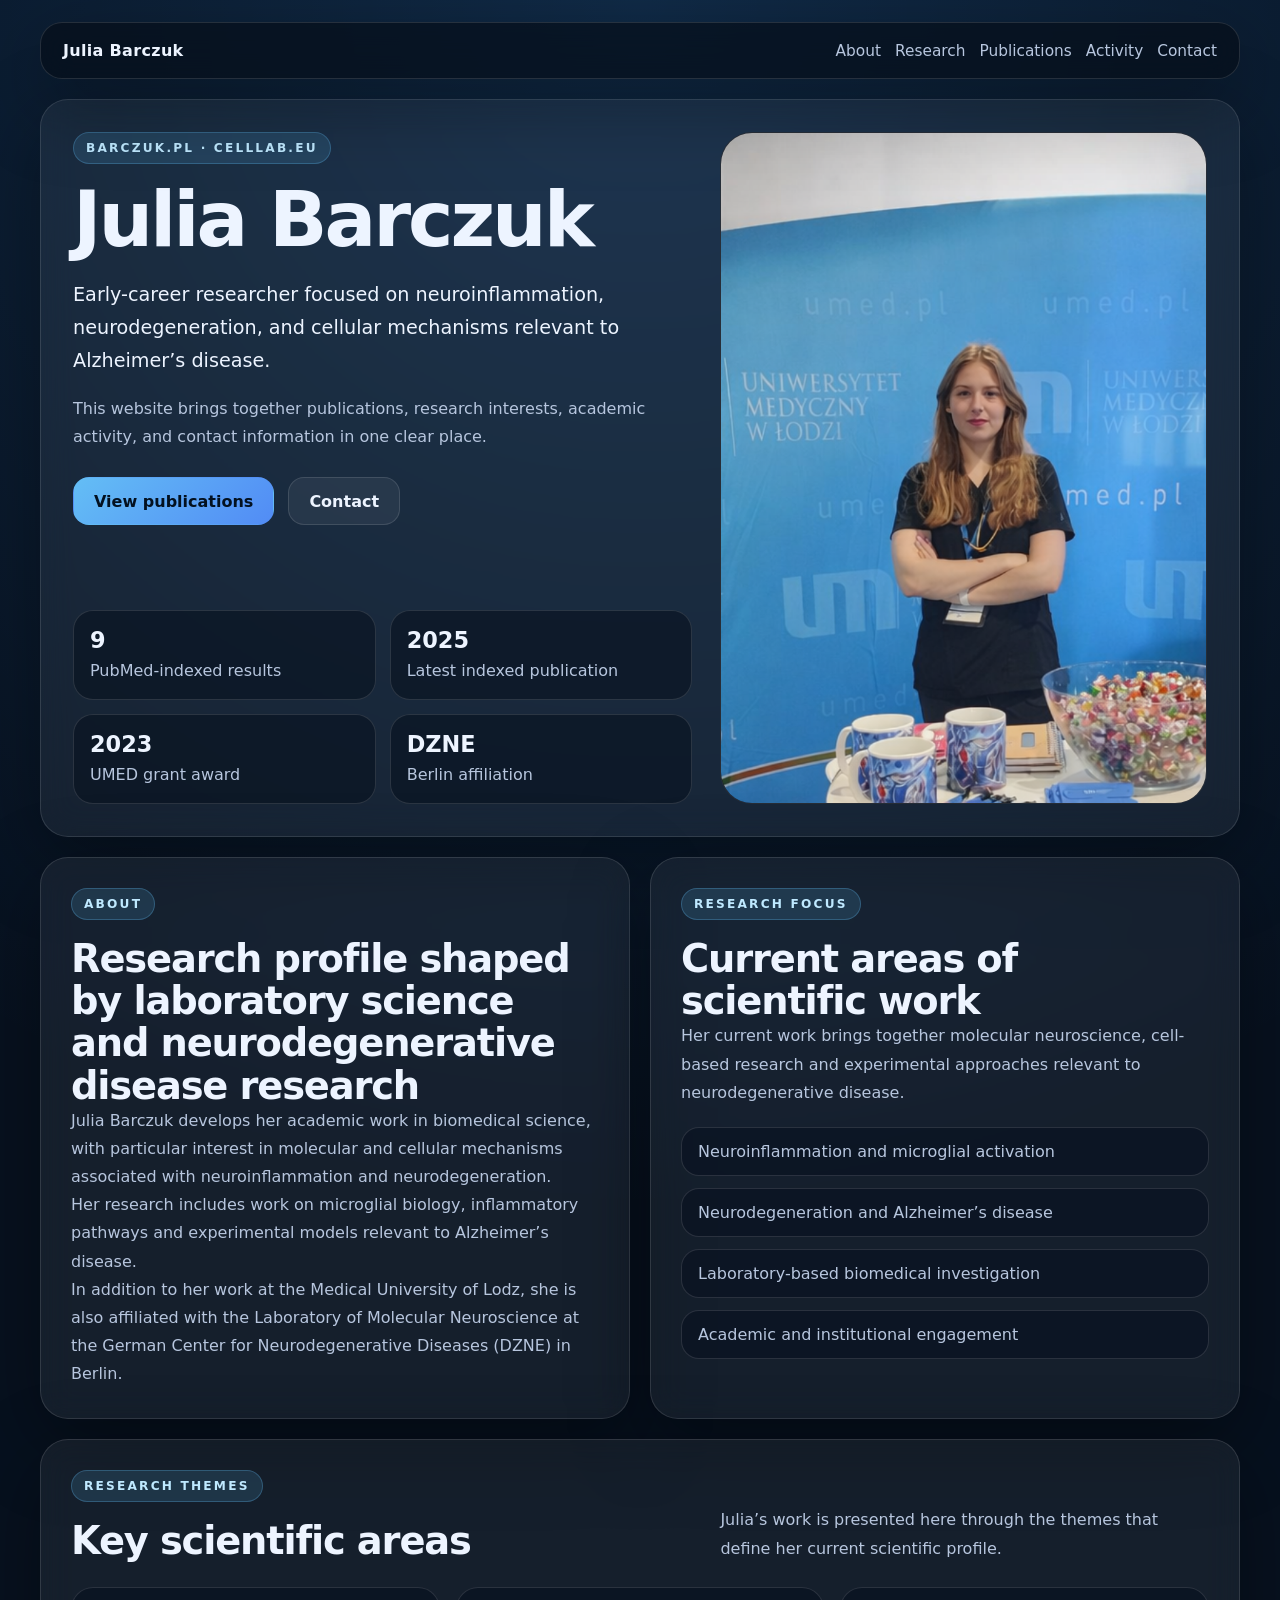
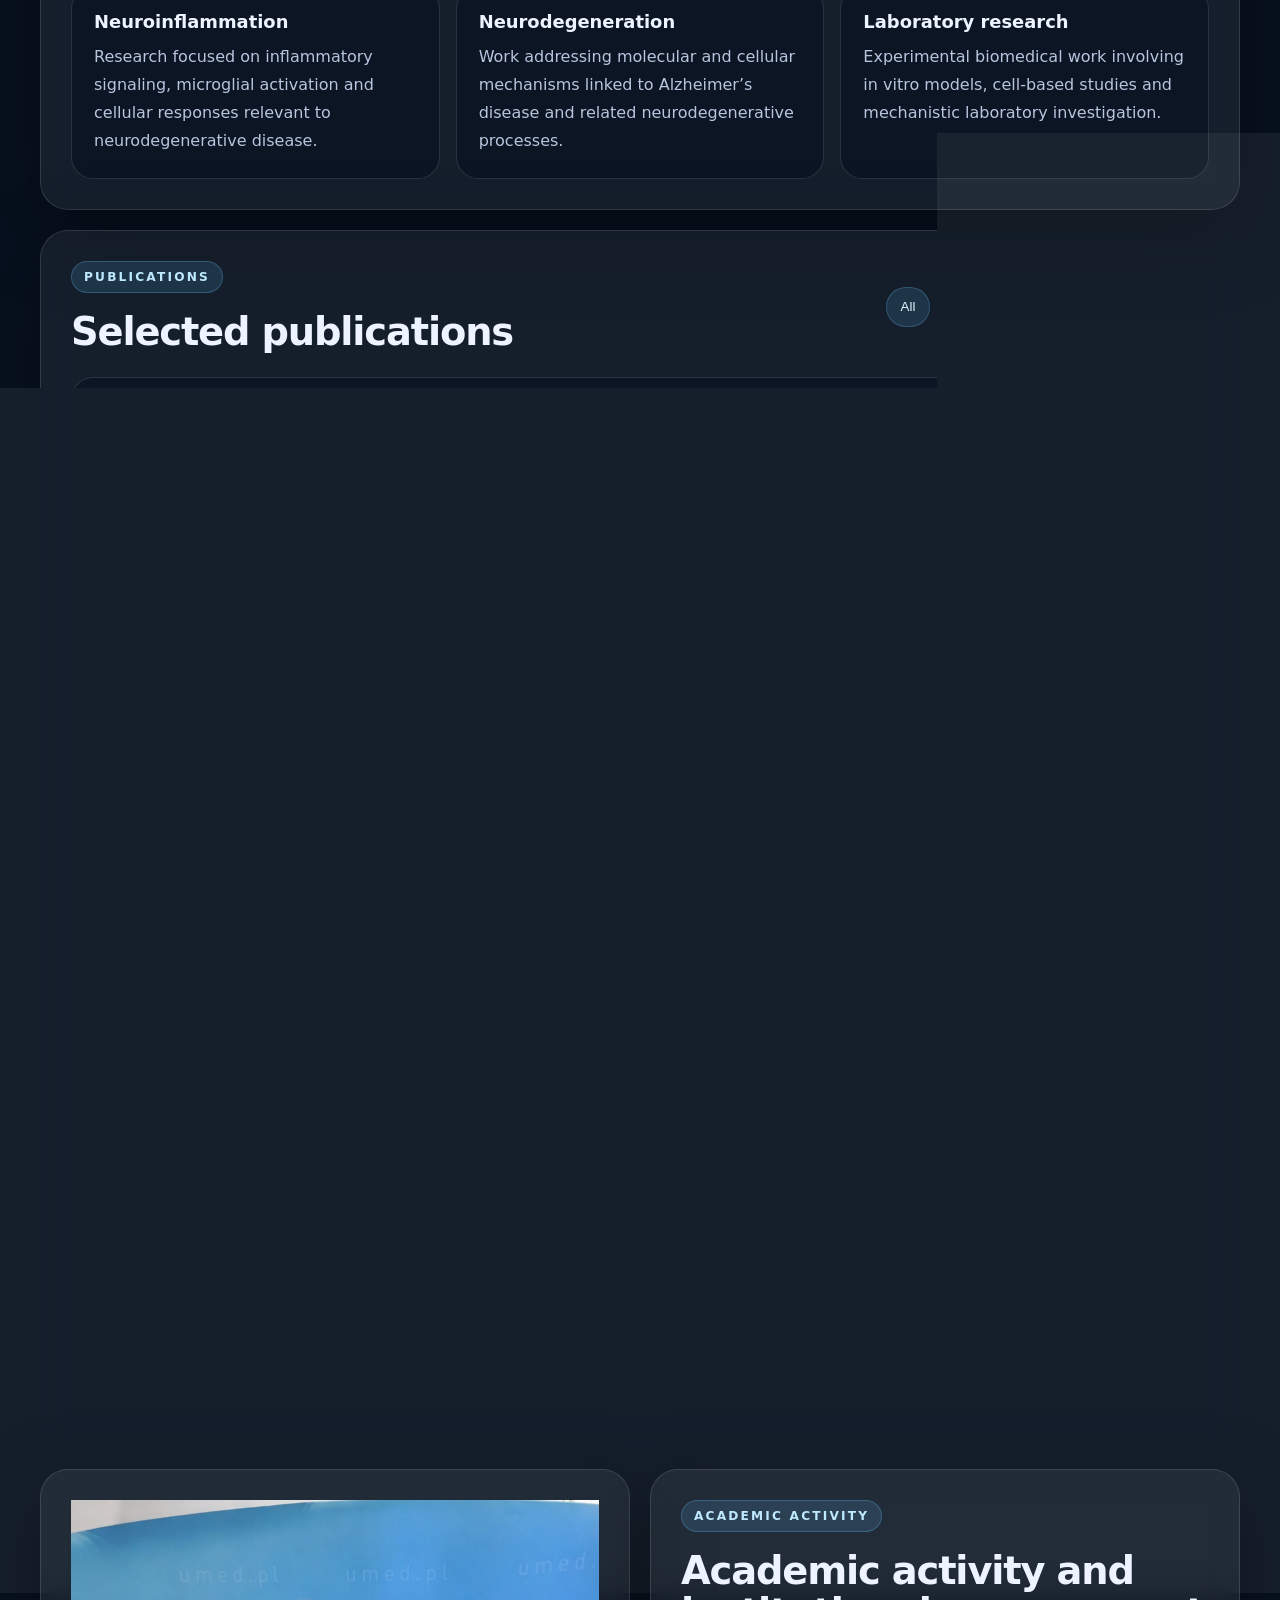
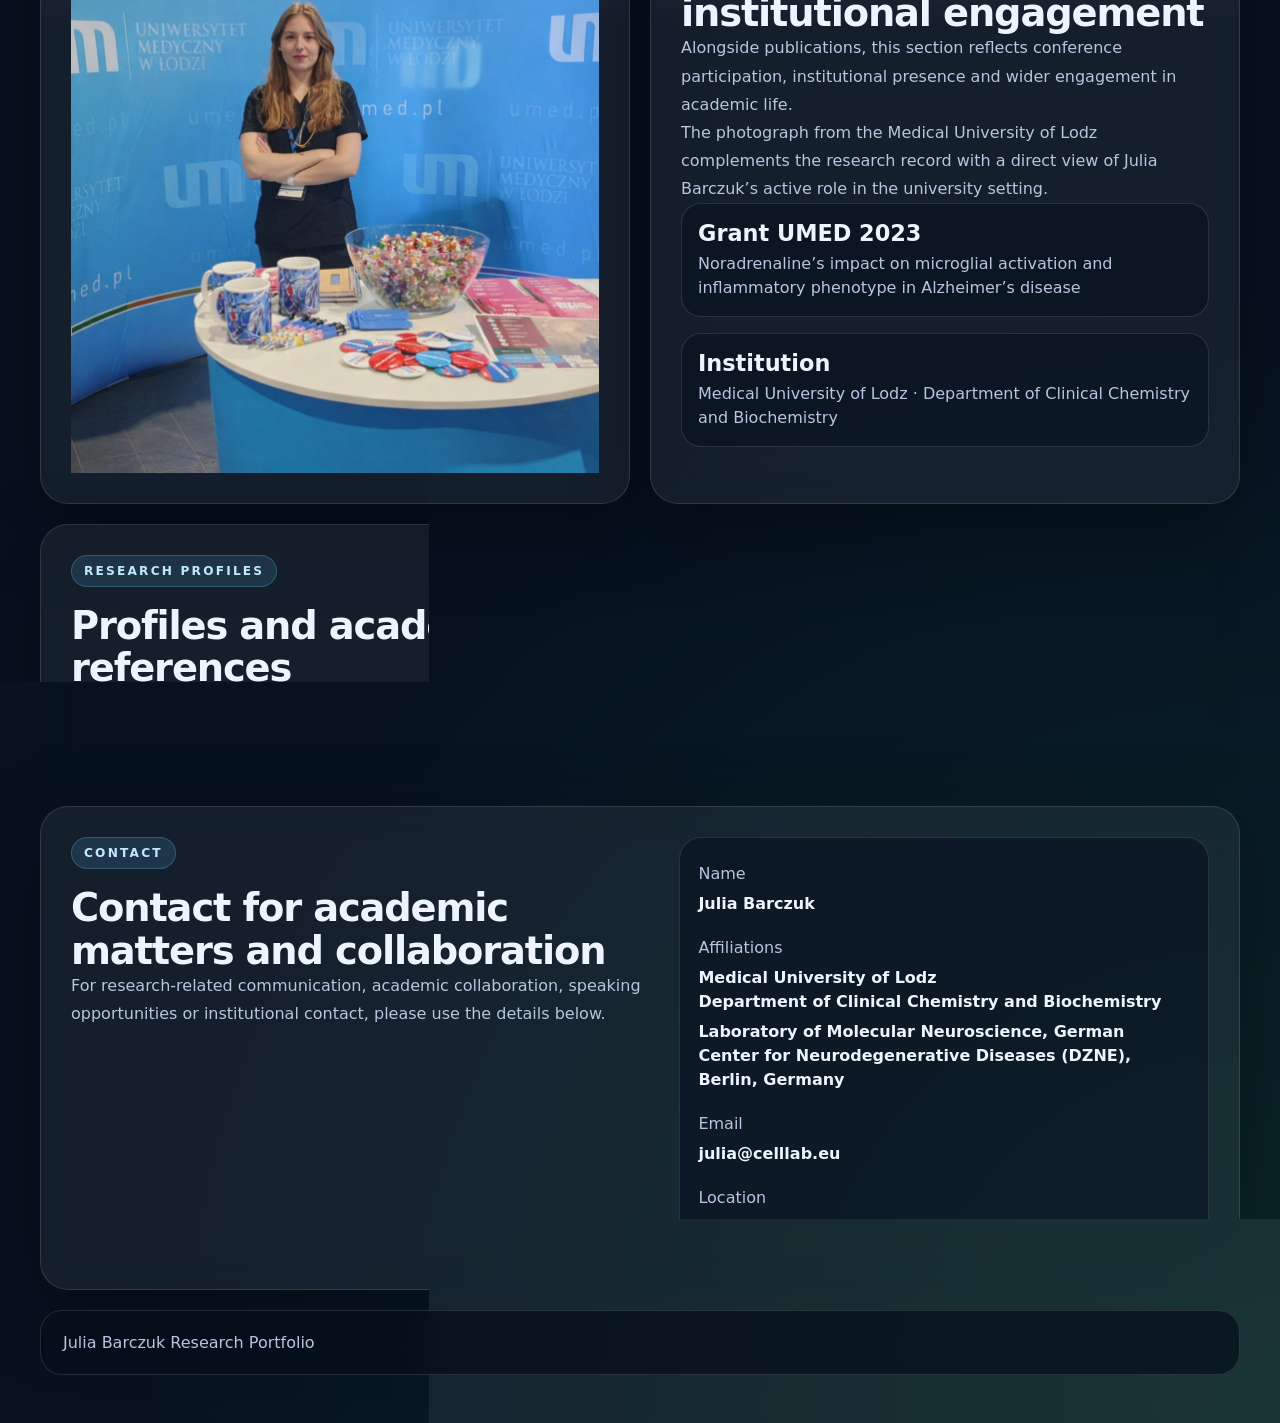
==== commit 71700914: "Add files via upload" ====
--- a/index.html
+++ b/index.html
@@ -3,21 +3,59 @@
   <head>
     <meta charset="UTF-8" />
     <meta name="viewport" content="width=device-width, initial-scale=1.0" />
-    <title>Julia Barczuk | Research Portfolio</title>
+    <title>Julia Barczuk | Research Portfolio, Publications and Scientific Profile</title>
     <meta
       name="description"
-      content="Official research portfolio of Julia Barczuk — publications, research interests, grant activity, academic engagement, and contact information."
+      content="Official website of Julia Barczuk presenting her scientific profile, publications, research interests, academic activity and affiliations at the Medical University of Lodz and DZNE Berlin."
     />
-    <meta property="og:title" content="Julia Barczuk | Research Portfolio" />
+    <meta name="robots" content="index, follow" />
+    <link rel="canonical" href="https://barczuk.pl/" />
+    <meta property="og:type" content="website" />
+    <meta property="og:url" content="https://barczuk.pl/" />
+    <meta property="og:title" content="Julia Barczuk | Research Portfolio, Publications and Scientific Profile" />
     <meta
       property="og:description"
-      content="Publications, research themes, academic activity, and contact information."
+      content="Scientific profile, publications, research interests and academic activity of Julia Barczuk."
     />
-    <meta property="og:type" content="website" />
-    <meta property="og:image" content="assets/julia-hero.png" />
+    <meta property="og:image" content="https://barczuk.pl/assets/julia-hero.png" />
+    <meta property="og:site_name" content="Julia Barczuk" />
+    <meta property="og:locale" content="en_GB" />
+    <meta name="twitter:card" content="summary_large_image" />
+    <meta name="twitter:title" content="Julia Barczuk | Research Portfolio, Publications and Scientific Profile" />
+    <meta
+      name="twitter:description"
+      content="Scientific profile, publications, research interests and academic activity of Julia Barczuk."
+    />
+    <meta name="twitter:image" content="https://barczuk.pl/assets/julia-hero.png" />
     <meta name="theme-color" content="#07111f" />
     <link rel="icon" href="assets/julia-focus.png" />
     <link rel="stylesheet" href="styles.css" />
+    <script type="application/ld+json">
+      {
+        "@context": "https://schema.org",
+        "@type": "Person",
+        "name": "Julia Barczuk",
+        "url": "https://barczuk.pl/",
+        "image": "https://barczuk.pl/assets/julia-hero.png",
+        "email": "mailto:julia@celllab.eu",
+        "jobTitle": "Researcher",
+        "affiliation": [
+          {
+            "@type": "Organization",
+            "name": "Medical University of Lodz"
+          },
+          {
+            "@type": "Organization",
+            "name": "German Center for Neurodegenerative Diseases (DZNE), Berlin"
+          }
+        ],
+        "sameAs": [
+          "https://orcid.org/0000-0003-4708-9164",
+          "https://www.researchgate.net/profile/Julia-Barczuk-2",
+          "https://pubmed.ncbi.nlm.nih.gov/?term=Barczuk+J&cauthor_id=40912242"
+        ]
+      }
+    </script>
   </head>
   <body>
     <div class="page-shell">
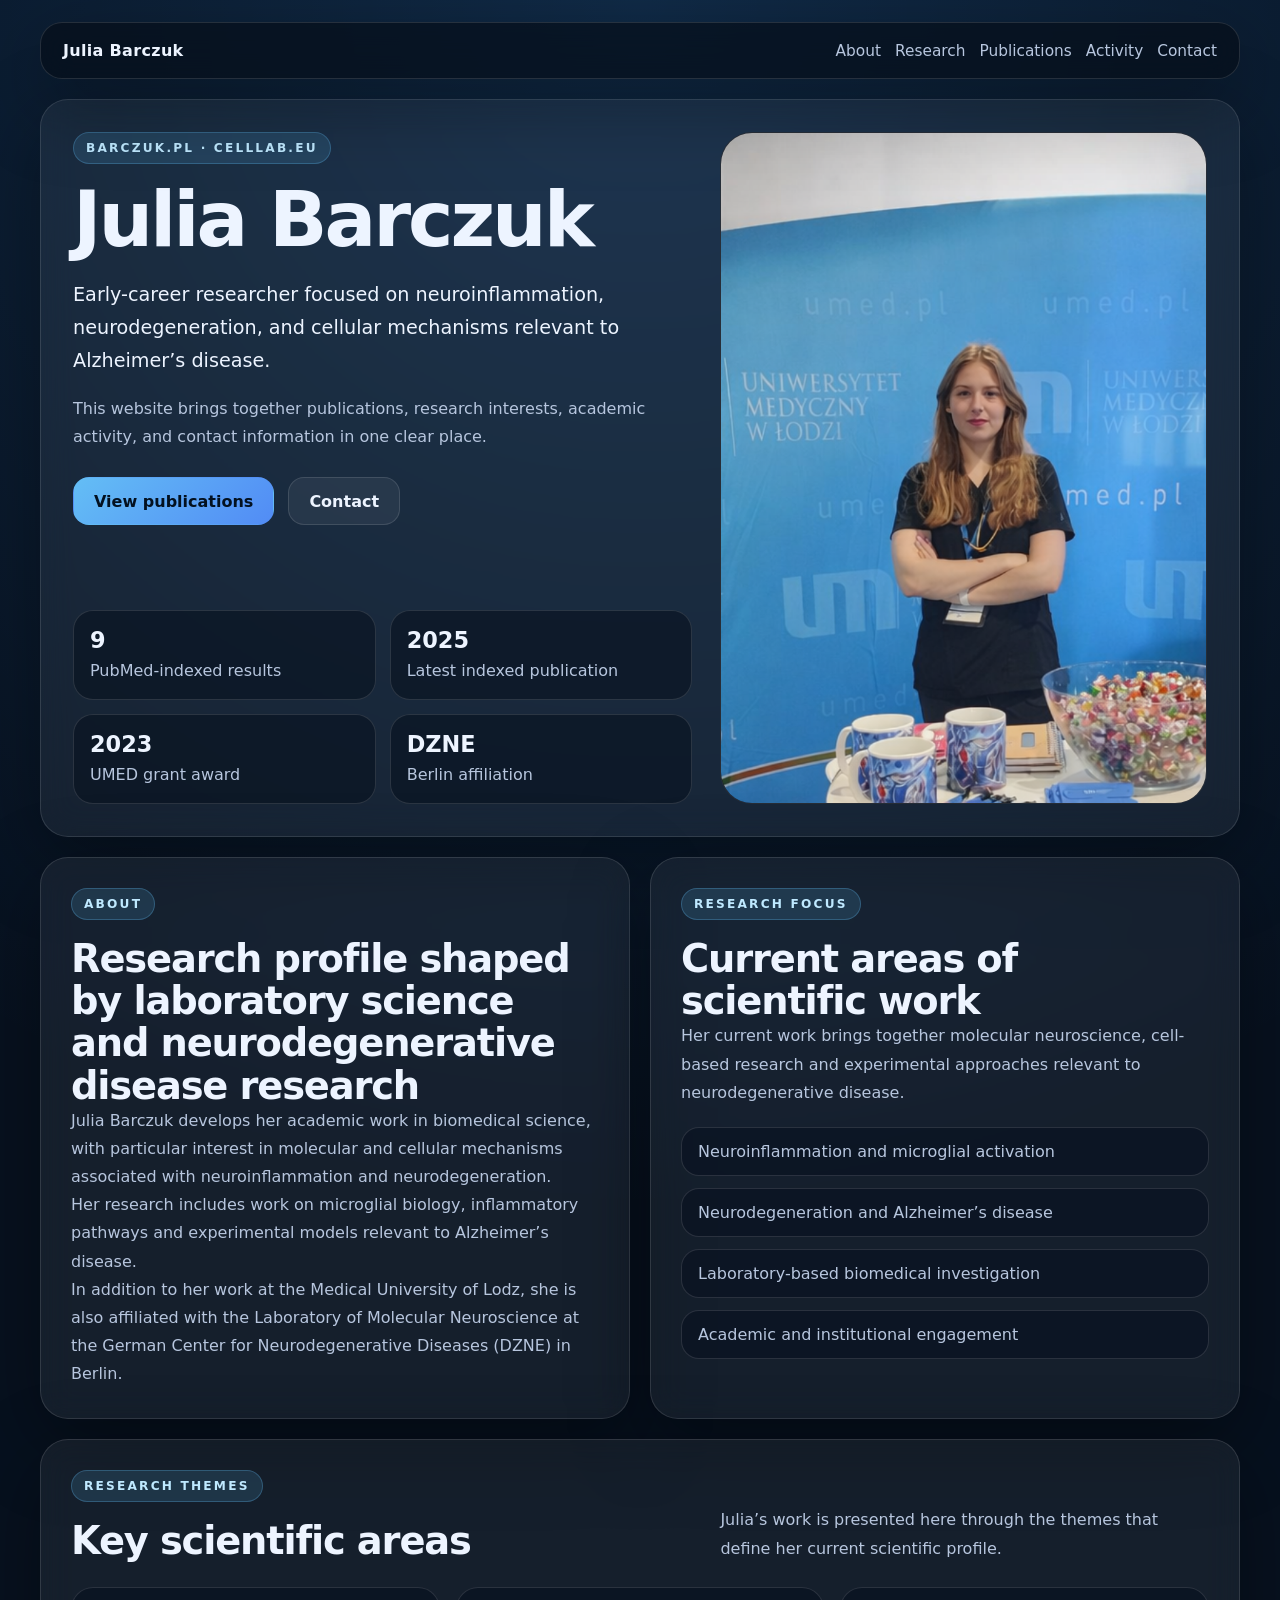
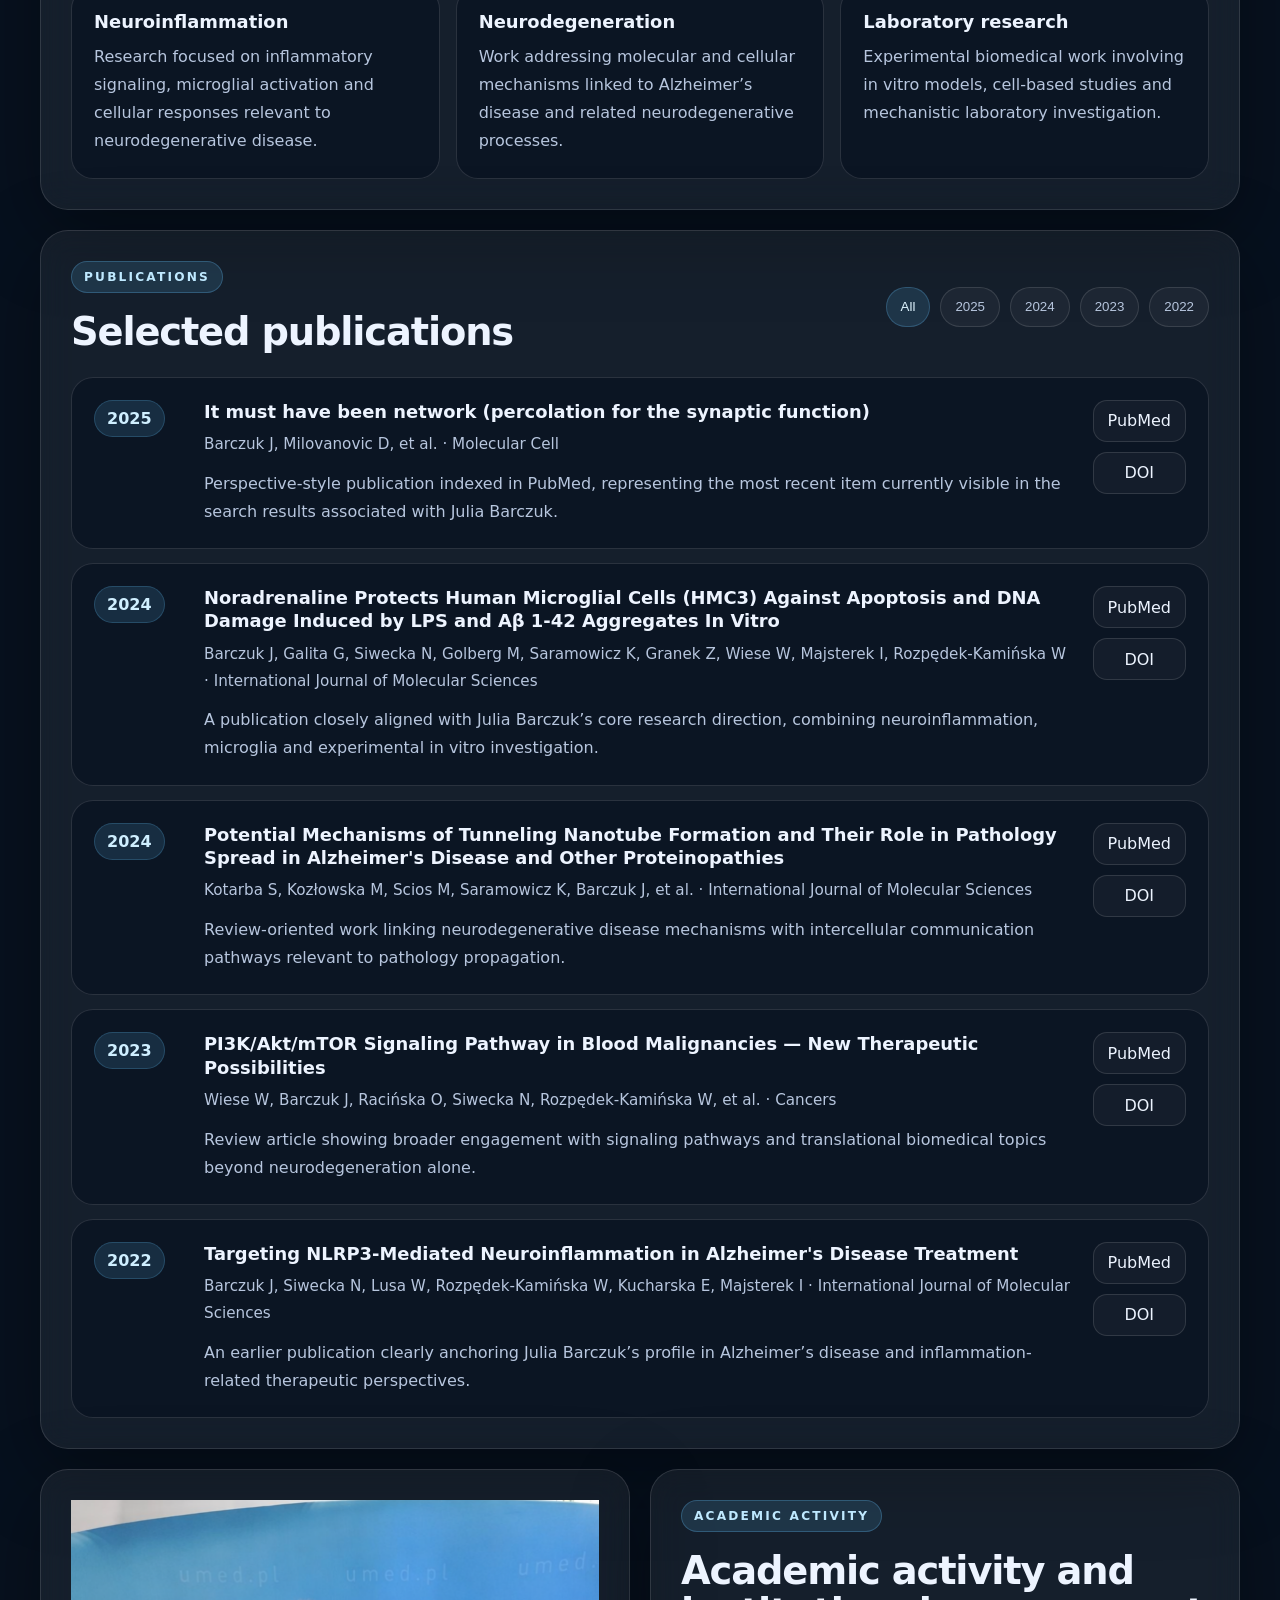
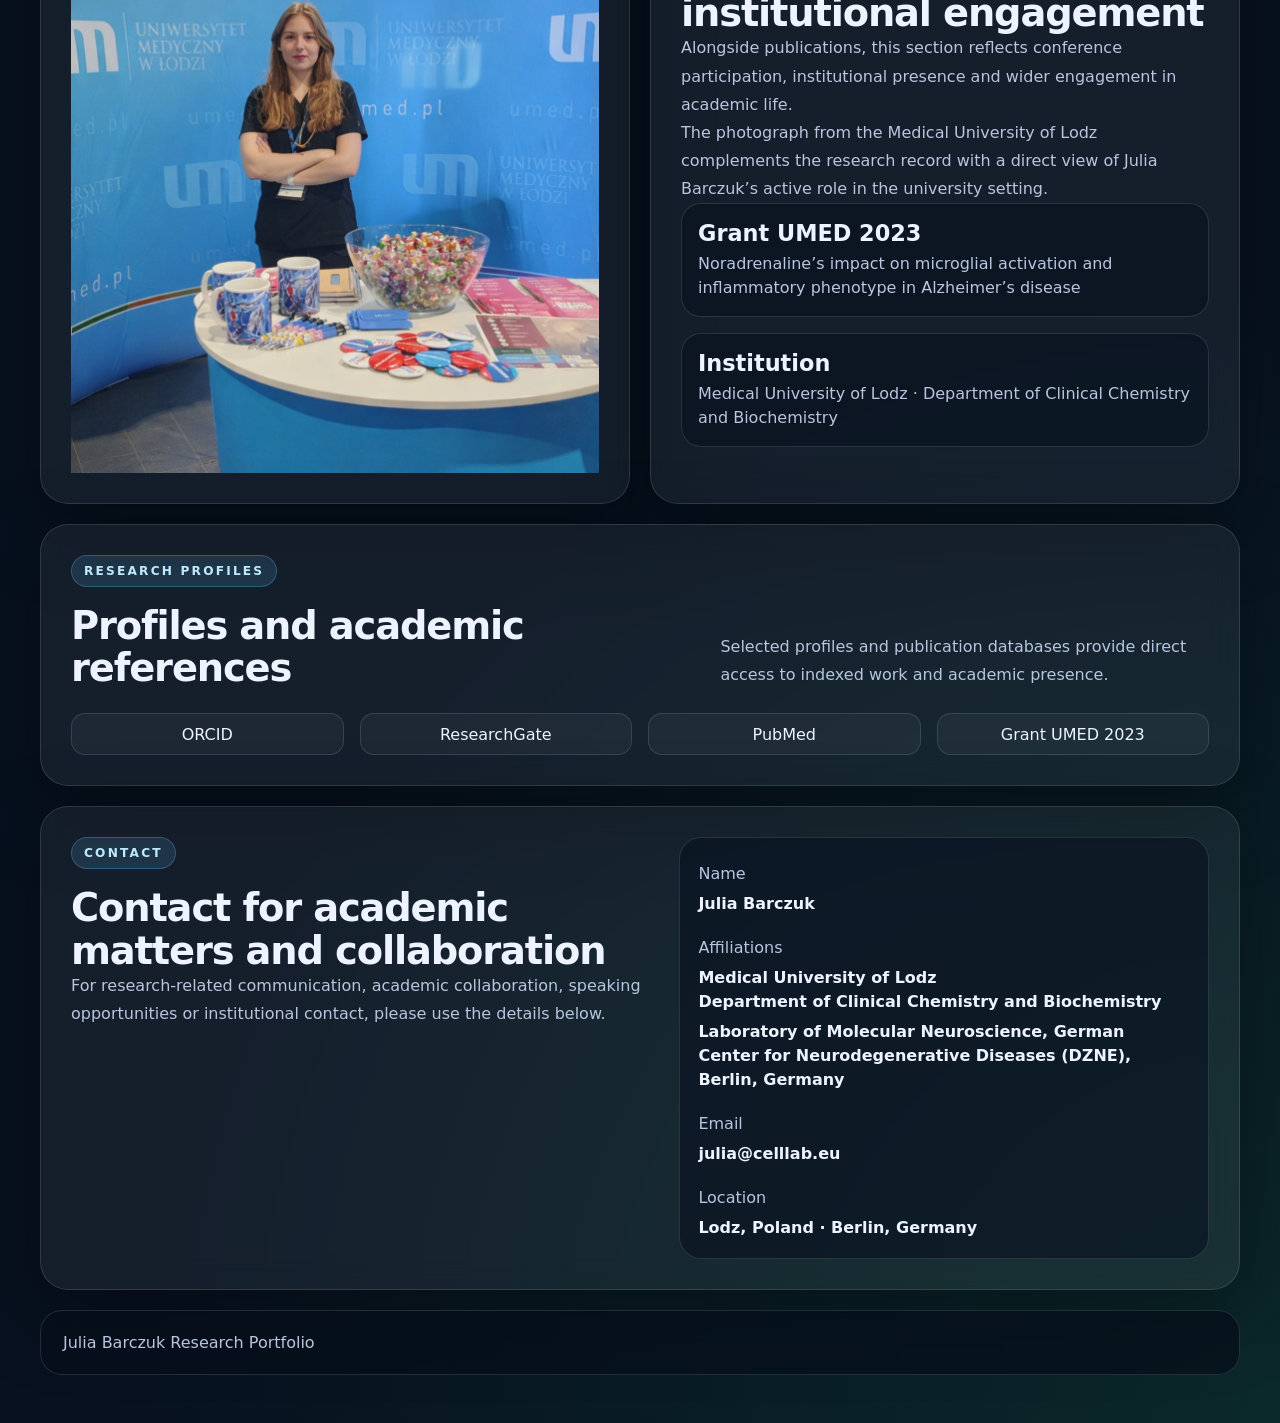
==== commit c6eb2c26: "Update index.html" ====
--- a/index.html
+++ b/index.html
@@ -3,28 +3,28 @@
   <head>
     <meta charset="UTF-8" />
     <meta name="viewport" content="width=device-width, initial-scale=1.0" />
-    <title>Julia Barczuk | Research Portfolio, Publications and Scientific Profile</title>
+    <title>Julia Barczuk | Official Website</title>
     <meta
       name="description"
-      content="Official website of Julia Barczuk presenting her scientific profile, publications, research interests, academic activity and affiliations at the Medical University of Lodz and DZNE Berlin."
+      content="Official website of Julia Barczuk featuring research profile, publications, academic activity, affiliations, and contact information."
     />
-    <meta name="robots" content="index, follow" />
+    <meta name="robots" content="index,follow" />
     <link rel="canonical" href="https://barczuk.pl/" />
     <meta property="og:type" content="website" />
     <meta property="og:url" content="https://barczuk.pl/" />
-    <meta property="og:title" content="Julia Barczuk | Research Portfolio, Publications and Scientific Profile" />
+    <meta property="og:title" content="Julia Barczuk | Official Website" />
     <meta
       property="og:description"
-      content="Scientific profile, publications, research interests and academic activity of Julia Barczuk."
+      content="Official website of Julia Barczuk featuring research profile, publications, academic activity, affiliations, and contact information."
     />
     <meta property="og:image" content="https://barczuk.pl/assets/julia-hero.png" />
     <meta property="og:site_name" content="Julia Barczuk" />
     <meta property="og:locale" content="en_GB" />
     <meta name="twitter:card" content="summary_large_image" />
-    <meta name="twitter:title" content="Julia Barczuk | Research Portfolio, Publications and Scientific Profile" />
+    <meta name="twitter:title" content="Julia Barczuk | Official Website" />
     <meta
       name="twitter:description"
-      content="Scientific profile, publications, research interests and academic activity of Julia Barczuk."
+      content="Official website of Julia Barczuk featuring research profile, publications, academic activity, affiliations, and contact information."
     />
     <meta name="twitter:image" content="https://barczuk.pl/assets/julia-hero.png" />
     <meta name="theme-color" content="#07111f" />
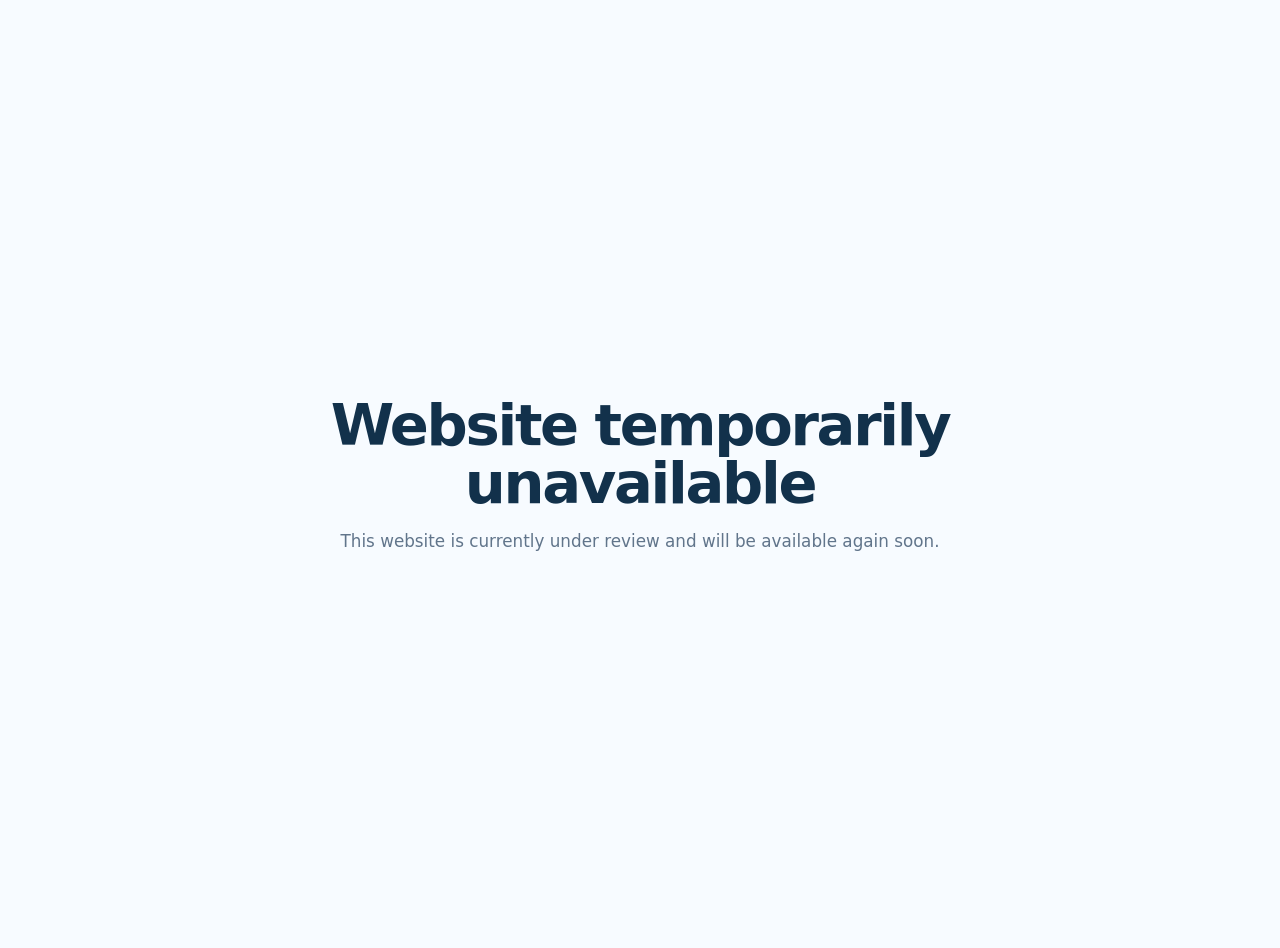
==== commit 952b823b: "Add files via upload" ====
--- a/index.html
+++ b/index.html
@@ -1,350 +1,42 @@
 <!doctype html>
 <html lang="en">
-  <head>
-    <meta charset="UTF-8" />
-    <meta name="viewport" content="width=device-width, initial-scale=1.0" />
-    <title>Julia Barczuk | Official Website</title>
-    <meta
-      name="description"
-      content="Official website of Julia Barczuk featuring research profile, publications, academic activity, affiliations, and contact information."
-    />
-    <meta name="robots" content="index,follow" />
-    <link rel="canonical" href="https://barczuk.pl/" />
-    <meta property="og:type" content="website" />
-    <meta property="og:url" content="https://barczuk.pl/" />
-    <meta property="og:title" content="Julia Barczuk | Official Website" />
-    <meta
-      property="og:description"
-      content="Official website of Julia Barczuk featuring research profile, publications, academic activity, affiliations, and contact information."
-    />
-    <meta property="og:image" content="https://barczuk.pl/assets/julia-hero.png" />
-    <meta property="og:site_name" content="Julia Barczuk" />
-    <meta property="og:locale" content="en_GB" />
-    <meta name="twitter:card" content="summary_large_image" />
-    <meta name="twitter:title" content="Julia Barczuk | Official Website" />
-    <meta
-      name="twitter:description"
-      content="Official website of Julia Barczuk featuring research profile, publications, academic activity, affiliations, and contact information."
-    />
-    <meta name="twitter:image" content="https://barczuk.pl/assets/julia-hero.png" />
-    <meta name="theme-color" content="#07111f" />
-    <link rel="icon" href="assets/julia-focus.png" />
-    <link rel="stylesheet" href="styles.css" />
-    <script type="application/ld+json">
-      {
-        "@context": "https://schema.org",
-        "@type": "Person",
-        "name": "Julia Barczuk",
-        "url": "https://barczuk.pl/",
-        "image": "https://barczuk.pl/assets/julia-hero.png",
-        "email": "mailto:julia@celllab.eu",
-        "jobTitle": "Researcher",
-        "affiliation": [
-          {
-            "@type": "Organization",
-            "name": "Medical University of Lodz"
-          },
-          {
-            "@type": "Organization",
-            "name": "German Center for Neurodegenerative Diseases (DZNE), Berlin"
-          }
-        ],
-        "sameAs": [
-          "https://orcid.org/0000-0003-4708-9164",
-          "https://www.researchgate.net/profile/Julia-Barczuk-2",
-          "https://pubmed.ncbi.nlm.nih.gov/?term=Barczuk+J&cauthor_id=40912242"
-        ]
-      }
-    </script>
-  </head>
-  <body>
-    <div class="page-shell">
-      <header class="site-header">
-        <a class="brand" href="#top">Julia Barczuk</a>
-        <nav class="nav">
-          <a href="#about">About</a>
-          <a href="#research">Research</a>
-          <a href="#publications">Publications</a>
-          <a href="#activity">Activity</a>
-          <a href="#contact">Contact</a>
-        </nav>
-      </header>
-
-      <main id="top">
-        <section class="hero section-card">
-          <div class="hero-copy">
-            <div class="eyebrow">barczuk.pl · celllab.eu</div>
-            <h1>Julia Barczuk</h1>
-            <p class="hero-lead">
-              Early-career researcher focused on neuroinflammation, neurodegeneration, and cellular mechanisms relevant to Alzheimer’s disease.
-            </p>
-            <p class="hero-text">
-              This website brings together publications, research interests, academic activity, and contact information in one clear place.
-            </p>
-            <div class="hero-actions">
-              <a class="button button-primary" href="#publications">View publications</a>
-              <a class="button button-secondary" href="#contact">Contact</a>
-            </div>
-            <div class="stats-grid" aria-label="Key metrics">
-              <article>
-                <strong>9</strong>
-                <span>PubMed-indexed results</span>
-              </article>
-              <article>
-                <strong>2025</strong>
-                <span>Latest indexed publication</span>
-              </article>
-              <article>
-                <strong>2023</strong>
-                <span>UMED grant award</span>
-              </article>
-              <article>
-                <strong>DZNE</strong>
-                <span>Berlin affiliation</span>
-              </article>
-            </div>
-          </div>
-          <div class="hero-media">
-            <div class="hero-frame">
-              <img src="assets/julia-hero.png" alt="Julia Barczuk at a UMED event booth" />
-            </div>
-          </div>
-        </section>
-
-        <section id="about" class="content-grid">
-          <article class="section-card text-card">
-            <div class="eyebrow">About</div>
-            <h2>Research profile shaped by laboratory science and neurodegenerative disease research</h2>
-            <p>
-              Julia Barczuk develops her academic work in biomedical science, with particular interest in molecular and cellular mechanisms associated with neuroinflammation and neurodegeneration.
-            </p>
-            <p>
-              Her research includes work on microglial biology, inflammatory pathways and experimental models relevant to Alzheimer’s disease.
-            </p>
-            <p>
-              In addition to her work at the Medical University of Lodz, she is also affiliated with the Laboratory of Molecular Neuroscience at the German Center for Neurodegenerative Diseases (DZNE) in Berlin.
-            </p>
-          </article>
-
-          <article class="section-card quote-card">
-            <div class="eyebrow">Research focus</div>
-            <h2>Current areas of scientific work</h2>
-            <p>
-              Her current work brings together molecular neuroscience, cell-based research and experimental approaches relevant to neurodegenerative disease.
-            </p>
-            <ul class="clean-list">
-              <li>Neuroinflammation and microglial activation</li>
-              <li>Neurodegeneration and Alzheimer’s disease</li>
-              <li>Laboratory-based biomedical investigation</li>
-              <li>Academic and institutional engagement</li>
-            </ul>
-          </article>
-        </section>
-
-        <section id="research" class="section-card">
-          <div class="section-header">
-            <div>
-              <div class="eyebrow">Research themes</div>
-              <h2>Key scientific areas</h2>
-            </div>
-            <p>
-              Julia’s work is presented here through the themes that define her current scientific profile.
-            </p>
-          </div>
-          <div class="feature-grid">
-            <article class="feature-box">
-              <h3>Neuroinflammation</h3>
-              <p>
-                Research focused on inflammatory signaling, microglial activation and cellular responses relevant to neurodegenerative disease.
-              </p>
-            </article>
-            <article class="feature-box">
-              <h3>Neurodegeneration</h3>
-              <p>
-                Work addressing molecular and cellular mechanisms linked to Alzheimer’s disease and related neurodegenerative processes.
-              </p>
-            </article>
-            <article class="feature-box">
-              <h3>Laboratory research</h3>
-              <p>
-                Experimental biomedical work involving in vitro models, cell-based studies and mechanistic laboratory investigation.
-              </p>
-            </article>
-          </div>
-        </section>
-
-        <section id="publications" class="section-card">
-          <div class="section-header publications-header">
-            <div>
-              <div class="eyebrow">Publications</div>
-              <h2>Selected publications</h2>
-            </div>
-            <div class="filter-group" aria-label="Publication filter">
-              <button class="filter-button is-active" data-filter="all">All</button>
-              <button class="filter-button" data-filter="2025">2025</button>
-              <button class="filter-button" data-filter="2024">2024</button>
-              <button class="filter-button" data-filter="2023">2023</button>
-              <button class="filter-button" data-filter="2022">2022</button>
-            </div>
-          </div>
-
-          <div class="publication-list">
-            <article class="publication-card" data-year="2025">
-              <div class="publication-year">2025</div>
-              <div class="publication-body">
-                <h3>It must have been network (percolation for the synaptic function)</h3>
-                <p class="publication-meta">Barczuk J, Milovanovic D, et al. · Molecular Cell</p>
-                <p>
-                  Perspective-style publication indexed in PubMed, representing the most recent item currently visible in the search results associated with Julia Barczuk.
-                </p>
-              </div>
-              <div class="publication-links">
-                <a href="https://pubmed.ncbi.nlm.nih.gov/40912242/" target="_blank" rel="noreferrer">PubMed</a>
-                <a href="https://doi.org/10.1016/j.molcel.2025.08.013" target="_blank" rel="noreferrer">DOI</a>
-              </div>
-            </article>
-
-            <article class="publication-card" data-year="2024">
-              <div class="publication-year">2024</div>
-              <div class="publication-body">
-                <h3>Noradrenaline Protects Human Microglial Cells (HMC3) Against Apoptosis and DNA Damage Induced by LPS and Aβ 1-42 Aggregates In Vitro</h3>
-                <p class="publication-meta">Barczuk J, Galita G, Siwecka N, Golberg M, Saramowicz K, Granek Z, Wiese W, Majsterek I, Rozpędek-Kamińska W · International Journal of Molecular Sciences</p>
-                <p>
-                  A publication closely aligned with Julia Barczuk’s core research direction, combining neuroinflammation, microglia and experimental in vitro investigation.
-                </p>
-              </div>
-              <div class="publication-links">
-                <a href="https://pubmed.ncbi.nlm.nih.gov/39518952/" target="_blank" rel="noreferrer">PubMed</a>
-                <a href="https://doi.org/10.3390/ijms252111399" target="_blank" rel="noreferrer">DOI</a>
-              </div>
-            </article>
-
-            <article class="publication-card" data-year="2024">
-              <div class="publication-year">2024</div>
-              <div class="publication-body">
-                <h3>Potential Mechanisms of Tunneling Nanotube Formation and Their Role in Pathology Spread in Alzheimer's Disease and Other Proteinopathies</h3>
-                <p class="publication-meta">Kotarba S, Kozłowska M, Scios M, Saramowicz K, Barczuk J, et al. · International Journal of Molecular Sciences</p>
-                <p>
-                  Review-oriented work linking neurodegenerative disease mechanisms with intercellular communication pathways relevant to pathology propagation.
-                </p>
-              </div>
-              <div class="publication-links">
-                <a href="https://pubmed.ncbi.nlm.nih.gov/39409126/" target="_blank" rel="noreferrer">PubMed</a>
-                <a href="https://doi.org/10.3390/ijms251910797" target="_blank" rel="noreferrer">DOI</a>
-              </div>
-            </article>
-
-            <article class="publication-card" data-year="2023">
-              <div class="publication-year">2023</div>
-              <div class="publication-body">
-                <h3>PI3K/Akt/mTOR Signaling Pathway in Blood Malignancies — New Therapeutic Possibilities</h3>
-                <p class="publication-meta">Wiese W, Barczuk J, Racińska O, Siwecka N, Rozpędek-Kamińska W, et al. · Cancers</p>
-                <p>
-                  Review article showing broader engagement with signaling pathways and translational biomedical topics beyond neurodegeneration alone.
-                </p>
-              </div>
-              <div class="publication-links">
-                <a href="https://pubmed.ncbi.nlm.nih.gov/37958470/" target="_blank" rel="noreferrer">PubMed</a>
-                <a href="https://doi.org/10.3390/cancers15215297" target="_blank" rel="noreferrer">DOI</a>
-              </div>
-            </article>
-
-            <article class="publication-card" data-year="2022">
-              <div class="publication-year">2022</div>
-              <div class="publication-body">
-                <h3>Targeting NLRP3-Mediated Neuroinflammation in Alzheimer's Disease Treatment</h3>
-                <p class="publication-meta">Barczuk J, Siwecka N, Lusa W, Rozpędek-Kamińska W, Kucharska E, Majsterek I · International Journal of Molecular Sciences</p>
-                <p>
-                  An earlier publication clearly anchoring Julia Barczuk’s profile in Alzheimer’s disease and inflammation-related therapeutic perspectives.
-                </p>
-              </div>
-              <div class="publication-links">
-                <a href="https://pubmed.ncbi.nlm.nih.gov/36012243/" target="_blank" rel="noreferrer">PubMed</a>
-                <a href="https://doi.org/10.3390/ijms23168979" target="_blank" rel="noreferrer">DOI</a>
-              </div>
-            </article>
-          </div>
-        </section>
-
-        <section id="activity" class="content-grid activity-grid">
-          <article class="section-card image-card">
-            <img src="assets/julia-activity.png" alt="Julia Barczuk at a Medical University of Lodz event booth" />
-          </article>
-          <article class="section-card text-card">
-            <div class="eyebrow">Academic activity</div>
-            <h2>Academic activity and institutional engagement</h2>
-            <p>
-              Alongside publications, this section reflects conference participation, institutional presence and wider engagement in academic life.
-            </p>
-            <p>
-              The photograph from the Medical University of Lodz complements the research record with a direct view of Julia Barczuk’s active role in the university setting.
-            </p>
-            <div class="mini-grid">
-              <article>
-                <strong>Grant UMED 2023</strong>
-                <span>Noradrenaline’s impact on microglial activation and inflammatory phenotype in Alzheimer’s disease</span>
-              </article>
-              <article>
-                <strong>Institution</strong>
-                <span>Medical University of Lodz · Department of Clinical Chemistry and Biochemistry</span>
-              </article>
-            </div>
-          </article>
-        </section>
-
-        <section class="section-card profiles-card">
-          <div class="section-header">
-            <div>
-              <div class="eyebrow">Research profiles</div>
-              <h2>Profiles and academic references</h2>
-            </div>
-            <p>
-              Selected profiles and publication databases provide direct access to indexed work and academic presence.
-            </p>
-          </div>
-          <div class="link-grid">
-            <a href="https://orcid.org/0000-0003-4708-9164" target="_blank" rel="noreferrer">ORCID</a>
-            <a href="https://www.researchgate.net/profile/Julia-Barczuk-2" target="_blank" rel="noreferrer">ResearchGate</a>
-            <a href="https://pubmed.ncbi.nlm.nih.gov/?term=Barczuk+J&cauthor_id=40912242" target="_blank" rel="noreferrer">PubMed</a>
-            <a href="https://stn.umed.pl/granty-umedu/edycja-2023/" target="_blank" rel="noreferrer">Grant UMED 2023</a>
-          </div>
-        </section>
-
-        <section id="contact" class="section-card contact-card">
-          <div>
-            <div class="eyebrow">Contact</div>
-            <h2>Contact for academic matters and collaboration</h2>
-            <p>
-              For research-related communication, academic collaboration, speaking opportunities or institutional contact, please use the details below.
-            </p>
-          </div>
-          <div class="contact-box">
-            <div>
-              <span>Name</span>
-              <strong>Julia Barczuk</strong>
-            </div>
-            <div>
-              <span>Affiliations</span>
-              <strong>Medical University of Lodz<br />Department of Clinical Chemistry and Biochemistry</strong>
-              <strong>Laboratory of Molecular Neuroscience, German Center for Neurodegenerative Diseases (DZNE), Berlin, Germany</strong>
-            </div>
-            <div>
-              <span>Email</span>
-              <strong><a href="mailto:julia@celllab.eu">julia@celllab.eu</a></strong>
-            </div>
-            <div>
-              <span>Location</span>
-              <strong>Lodz, Poland · Berlin, Germany</strong>
-            </div>
-          </div>
-        </section>
-      </main>
-
-      <footer class="site-footer">
-        <p>Julia Barczuk Research Portfolio</p>
-      </footer>
-    </div>
-
-    <script src="script.js"></script>
-  </body>
-</html>
+<head>
+  <meta charset="UTF-8">
+  <meta name="viewport" content="width=device-width, initial-scale=1.0">
+  <title>Website temporarily unavailable</title>
+  <meta name="robots" content="noindex, nofollow">
+  <style>
+    body {
+      margin: 0;
+      min-height: 100vh;
+      display: grid;
+      place-items: center;
+      font-family: system-ui, -apple-system, BlinkMacSystemFont, "Segoe UI", sans-serif;
+      background: #f7fbff;
+      color: #12314b;
+      text-align: center;
+      padding: 24px;
+    }
+    main {
+      max-width: 620px;
+    }
+    h1 {
+      font-size: clamp(2rem, 5vw, 3.6rem);
+      line-height: 1;
+      margin: 0 0 18px;
+      letter-spacing: -0.04em;
+    }
+    p {
+      color: #61758b;
+      font-size: 1.05rem;
+      margin: 0;
+    }
+  </style>
+</head>
+<body>
+  <main>
+    <h1>Website temporarily unavailable</h1>
+    <p>This website is currently under review and will be available again soon.</p>
+  </main>
+</body>
+</html>
